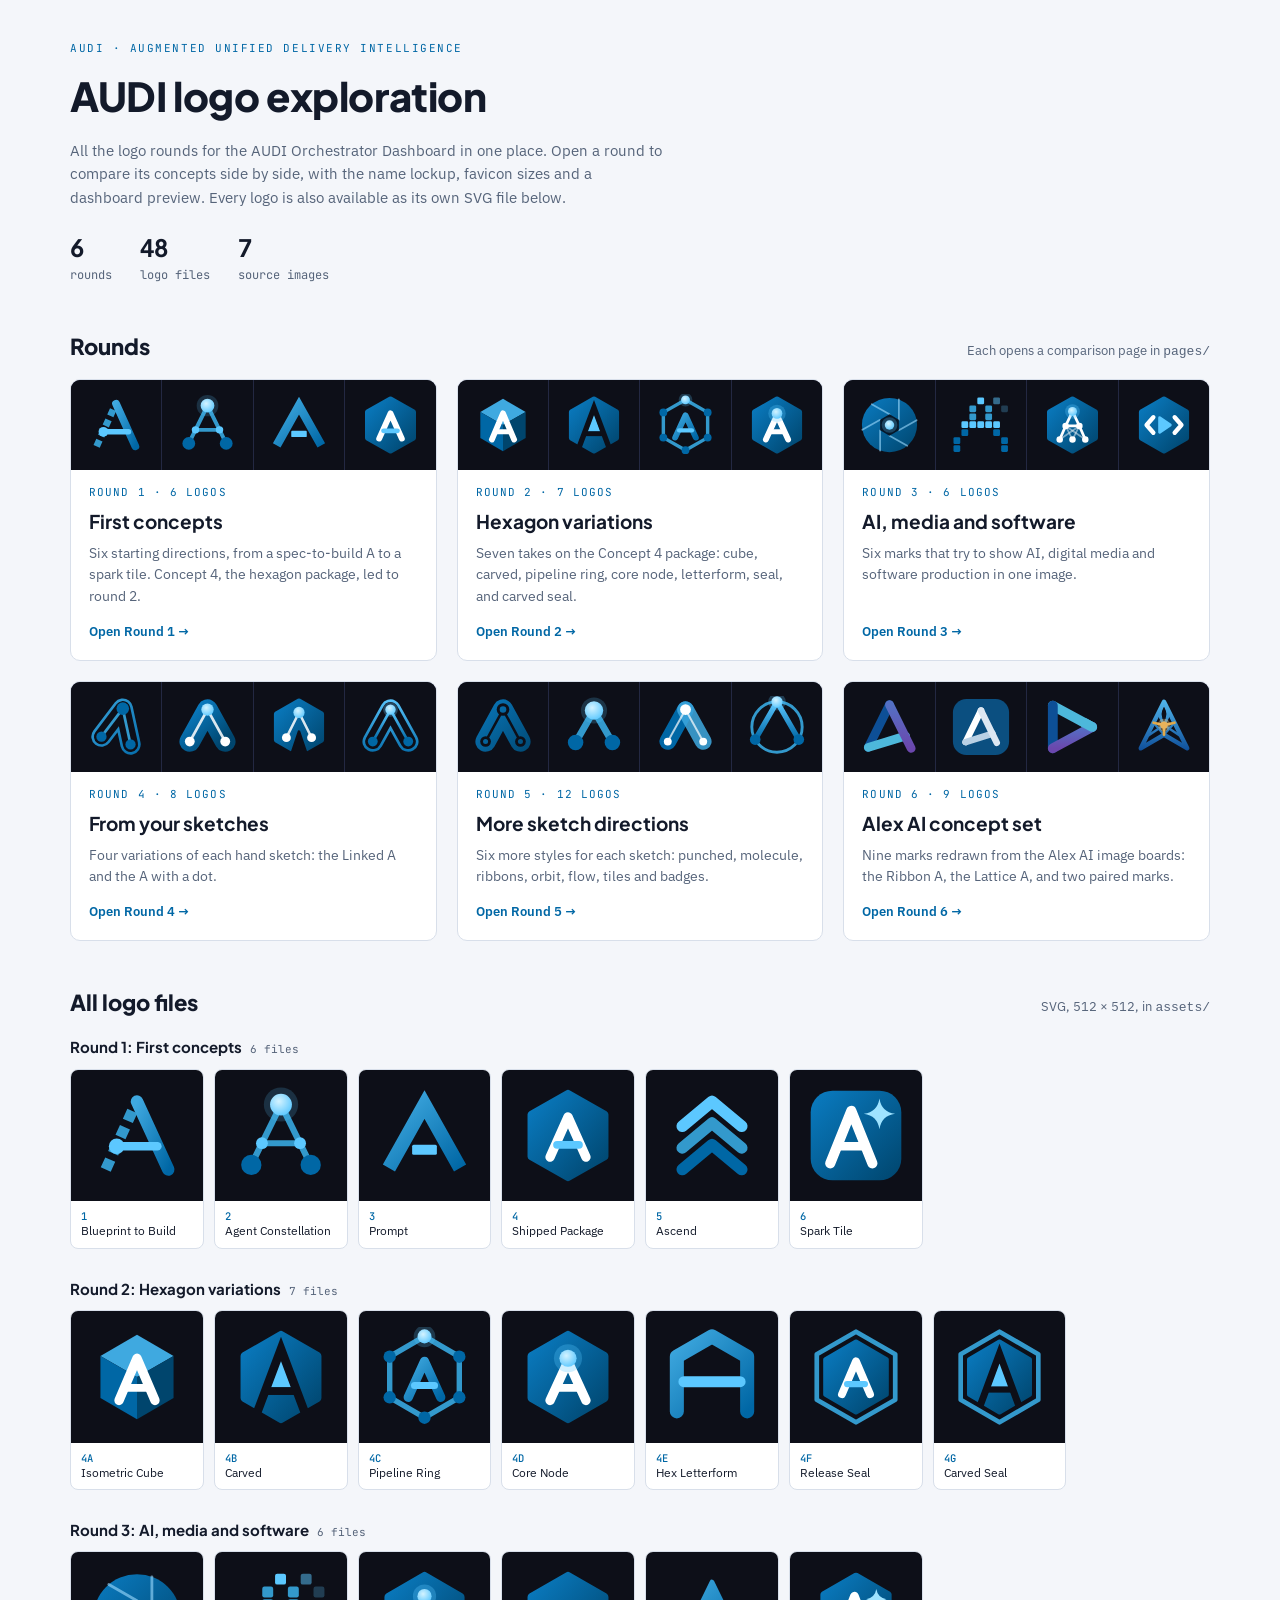
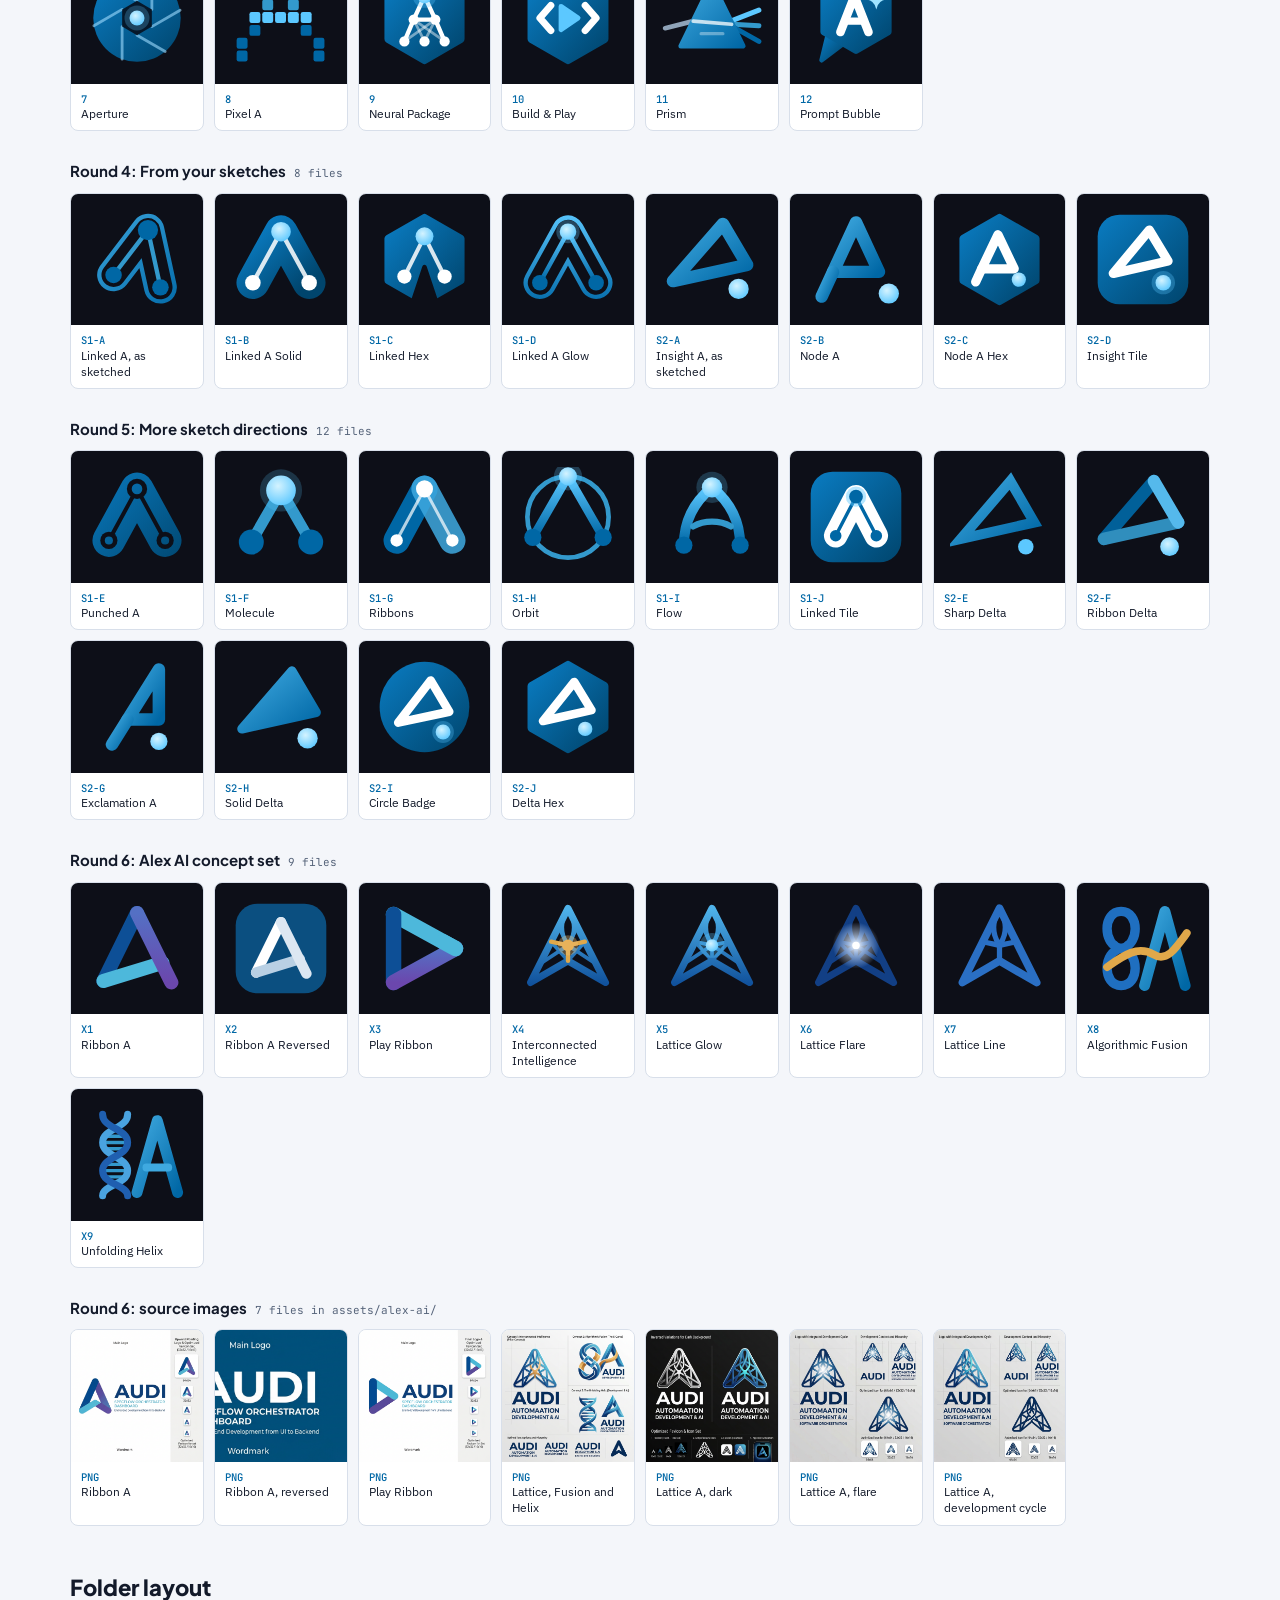
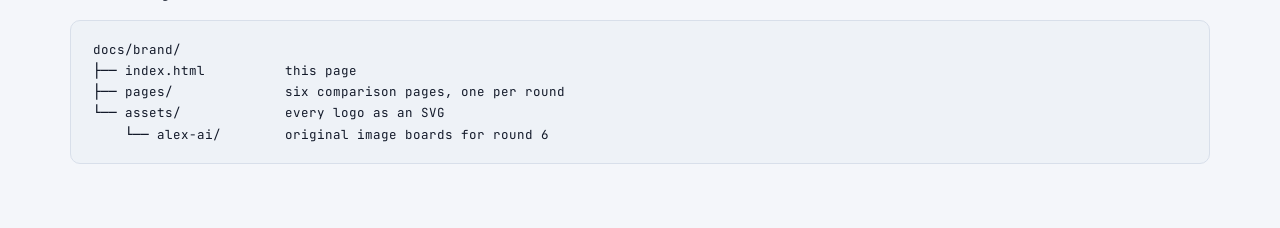
==== index.html @ 64fb0c90 "Audi log poc" ====
<!doctype html>
<html lang="en">
<head>
<meta charset="utf-8">
<meta name="viewport" content="width=device-width, initial-scale=1">
<title>AUDI Logo Exploration</title>
<link rel="preconnect" href="https://fonts.googleapis.com">
<link rel="preconnect" href="https://fonts.gstatic.com" crossorigin>
<link rel="stylesheet" href="https://fonts.googleapis.com/css2?family=Plus+Jakarta+Sans:wght@500;700;800&family=IBM+Plex+Sans:wght@400;500;600&family=JetBrains+Mono:wght@400;500&display=swap">
<style>
:root{
  color-scheme: dark;
  --bg:#0d0f18; --surf:#141720; --surf2:#1c2030; --border:#2a2f4a;
  --text:#e2e8f0; --muted:#8a98b0; --accent:#3399cc; --accent-strong:#5cc8ff;
  --thumb:#0d0f18; --thumb-border:#232842;
  --display:'Plus Jakarta Sans', 'Segoe UI', system-ui, sans-serif;
  --body:'IBM Plex Sans', 'Segoe UI', system-ui, sans-serif;
  --mono:'JetBrains Mono', ui-monospace, Consolas, monospace;
}
@media (prefers-color-scheme: light){
  :root:not([data-theme="dark"]){
    color-scheme: light;
    --bg:#f4f6fa; --surf:#ffffff; --surf2:#eef2f7; --border:#d8dfea;
    --text:#131a2a; --muted:#56647a; --accent:#0067A5; --accent-strong:#004f7c;
  }
}
:root[data-theme="light"]{
  color-scheme: light;
  --bg:#f4f6fa; --surf:#ffffff; --surf2:#eef2f7; --border:#d8dfea;
  --text:#131a2a; --muted:#56647a; --accent:#0067A5; --accent-strong:#004f7c;
}
*{box-sizing:border-box}
body{background:var(--bg);color:var(--text);font-family:var(--body);font-size:15px;line-height:1.55;margin:0}
a{color:inherit}
.wrap{max-width:1180px;margin:0 auto;padding-inline:20px;padding-block:40px 64px;display:flex;flex-direction:column;gap:44px}
h1,h2,h3{font-family:var(--display);text-wrap:balance;margin:0}
.eyebrow{font-family:var(--mono);font-size:11px;letter-spacing:.14em;text-transform:uppercase;color:var(--accent)}
.intro h1{font-size:clamp(28px,4vw,40px);font-weight:800;letter-spacing:-.01em;margin-top:8px}
.intro p{color:var(--muted);max-width:66ch;margin:12px 0 0}
.stats{display:flex;gap:28px;flex-wrap:wrap;margin-top:20px;font-family:var(--mono);font-size:12px;color:var(--muted)}
.stats b{display:block;font-family:var(--display);font-size:24px;color:var(--text);font-variant-numeric:tabular-nums}
.section-head{display:flex;align-items:baseline;justify-content:space-between;gap:12px;flex-wrap:wrap;margin-bottom:16px}
.section-head h2{font-size:22px;font-weight:800}
.section-head span{font-size:13px;color:var(--muted)}

.rounds{display:grid;grid-template-columns:repeat(auto-fill,minmax(340px,1fr));gap:20px}
.round{background:var(--surf);border:1px solid var(--border);border-radius:10px;display:flex;flex-direction:column;text-decoration:none;overflow:hidden;transition:border-color .2s}
.round:hover{border-color:var(--accent)}
.round:focus-visible{outline:2px solid var(--accent-strong);outline-offset:2px}
.round-strip{display:grid;grid-template-columns:repeat(4,1fr);gap:1px;background:var(--thumb-border)}
.round-strip img{display:block;width:100%;aspect-ratio:1/1;object-fit:contain;padding:14px;background:var(--thumb)}
.round-body{padding:14px 18px 18px;display:flex;flex-direction:column;gap:6px;flex:1}
.round-meta{font-family:var(--mono);font-size:11px;letter-spacing:.1em;text-transform:uppercase;color:var(--accent)}
.round-body h3{font-size:19px;font-weight:700}
.round-body p{margin:0;color:var(--muted);font-size:14px}
.round-body .open{margin-top:auto;padding-top:8px;font-weight:600;font-size:13px;color:var(--accent)}

.files{display:flex;flex-direction:column}
#files{display:flex;flex-direction:column;gap:28px}
.file-group h3{font-size:15px;font-weight:700;margin-bottom:10px}
.file-group h3 span{font-family:var(--mono);font-size:11px;color:var(--muted);font-weight:400;margin-left:8px}
.file-grid{display:grid;grid-template-columns:repeat(auto-fill,minmax(128px,1fr));gap:10px}
.file{display:flex;flex-direction:column;background:var(--surf);border:1px solid var(--border);border-radius:8px;overflow:hidden;text-decoration:none;transition:border-color .2s}
.file:hover{border-color:var(--accent)}
.file:focus-visible{outline:2px solid var(--accent-strong);outline-offset:2px}
.file img{display:block;width:100%;aspect-ratio:1/1;object-fit:contain;padding:16px;background:var(--thumb)}
.file.photo img{padding:0;object-fit:cover;background:#e9edf2}
.file span{padding:8px 10px;font-size:12px;line-height:1.35}
.file span b{display:block;font-family:var(--mono);font-size:10.5px;color:var(--accent);font-weight:500}

.tree{background:var(--surf2);border:1px solid var(--border);border-radius:10px;padding:18px 22px;font-family:var(--mono);font-size:12.5px;line-height:1.7;overflow-x:auto;white-space:pre;margin:0}
@media (prefers-reduced-motion: reduce){.round,.file{transition:none}}
@media (max-width:760px){.rounds{grid-template-columns:1fr}}
</style>
</head>
<body>
<div class="wrap">
  <section class="intro">
    <div class="eyebrow">AUDI · Augmented Unified Delivery Intelligence</div>
    <h1>AUDI logo exploration</h1>
    <p>All the logo rounds for the AUDI Orchestrator Dashboard in one place. Open a round to compare its concepts side by side, with the name lockup, favicon sizes and a dashboard preview. Every logo is also available as its own SVG file below.</p>
    <div class="stats" id="stats"></div>
  </section>

  <section>
    <div class="section-head"><h2>Rounds</h2><span>Each opens a comparison page in <code>pages/</code></span></div>
    <div class="rounds" id="rounds"></div>
  </section>

  <section class="files">
    <div class="section-head"><h2>All logo files</h2><span>SVG, 512 × 512, in <code>assets/</code></span></div>
    <div id="files"></div>
  </section>

  <section>
    <div class="section-head"><h2>Folder layout</h2></div>
<pre class="tree">docs/brand/
├── index.html          this page
├── pages/              six comparison pages, one per round
└── assets/             every logo as an SVG
    └── alex-ai/        original image boards for round 6</pre>
  </section>
</div>

<script>
const rounds = [
  { page:'audi-logo-concepts.html', label:'Round 1', name:'First concepts',
    about:'Six starting directions, from a spec-to-build A to a spark tile. Concept 4, the hexagon package, led to round 2.',
    files:[['1','1-blueprint-to-build','Blueprint to Build'],['2','2-agent-constellation','Agent Constellation'],['3','3-prompt','Prompt'],['4','4-shipped-package','Shipped Package'],['5','5-ascend','Ascend'],['6','6-spark-tile','Spark Tile']] },
  { page:'audi-logo-hex-variations.html', label:'Round 2', name:'Hexagon variations',
    about:'Seven takes on the Concept 4 package: cube, carved, pipeline ring, core node, letterform, seal, and carved seal.',
    files:[['4A','4a-isometric-cube','Isometric Cube'],['4B','4b-carved','Carved'],['4C','4c-pipeline-ring','Pipeline Ring'],['4D','4d-core-node','Core Node'],['4E','4e-hex-letterform','Hex Letterform'],['4F','4f-release-seal','Release Seal'],['4G','4g-carved-seal','Carved Seal']] },
  { page:'audi-logo-round3.html', label:'Round 3', name:'AI, media and software',
    about:'Six marks that try to show AI, digital media and software production in one image.',
    files:[['7','7-aperture','Aperture'],['8','8-pixel-a','Pixel A'],['9','9-neural-package','Neural Package'],['10','10-build-and-play','Build & Play'],['11','11-prism','Prism'],['12','12-prompt-bubble','Prompt Bubble']] },
  { page:'audi-logo-round4-sketches.html', label:'Round 4', name:'From your sketches',
    about:'Four variations of each hand sketch: the Linked A and the A with a dot.',
    files:[['S1-A','s1a-linked-a-sketch','Linked A, as sketched'],['S1-B','s1b-linked-a-solid','Linked A Solid'],['S1-C','s1c-linked-hex','Linked Hex'],['S1-D','s1d-linked-a-glow','Linked A Glow'],['S2-A','s2a-insight-a-sketch','Insight A, as sketched'],['S2-B','s2b-node-a','Node A'],['S2-C','s2c-node-a-hex','Node A Hex'],['S2-D','s2d-insight-tile','Insight Tile']] },
  { page:'audi-logo-round5-sketches.html', label:'Round 5', name:'More sketch directions',
    about:'Six more styles for each sketch: punched, molecule, ribbons, orbit, flow, tiles and badges.',
    files:[['S1-E','s1e-punched-a','Punched A'],['S1-F','s1f-molecule','Molecule'],['S1-G','s1g-ribbons','Ribbons'],['S1-H','s1h-orbit','Orbit'],['S1-I','s1i-flow','Flow'],['S1-J','s1j-linked-tile','Linked Tile'],['S2-E','s2e-sharp-delta','Sharp Delta'],['S2-F','s2f-ribbon-delta','Ribbon Delta'],['S2-G','s2g-exclamation-a','Exclamation A'],['S2-H','s2h-solid-delta','Solid Delta'],['S2-I','s2i-circle-badge','Circle Badge'],['S2-J','s2j-delta-hex','Delta Hex']] },
  { page:'audi-logo-round6-alex-ai.html', label:'Round 6', name:'Alex AI concept set',
    about:'Nine marks redrawn from the Alex AI image boards: the Ribbon A, the Lattice A, and two paired marks.',
    files:[['X1','x1-ribbon-a','Ribbon A'],['X2','x2-ribbon-a-reversed','Ribbon A Reversed'],['X3','x3-play-ribbon','Play Ribbon'],['X4','x4-interconnected-intelligence','Interconnected Intelligence'],['X5','x5-lattice-glow','Lattice Glow'],['X6','x6-lattice-flare','Lattice Flare'],['X7','x7-lattice-line','Lattice Line'],['X8','x8-algorithmic-fusion','Algorithmic Fusion'],['X9','x9-unfolding-helix','Unfolding Helix']],
    sources:[['ribbon-a-board','Ribbon A'],['ribbon-a-reversed-board','Ribbon A, reversed'],['play-ribbon-board','Play Ribbon'],['lattice-fusion-helix-board','Lattice, Fusion and Helix'],['lattice-dark-board','Lattice A, dark'],['lattice-flare-board','Lattice A, flare'],['lattice-dev-cycle-board','Lattice A, development cycle']] },
];

const svg = f => `assets/audi-logo-${f[1]}.svg`;
const esc = s => s.replace(/&/g,'&amp;');
const total = rounds.reduce((n, r) => n + r.files.length, 0);
const sources = rounds.reduce((n, r) => n + (r.sources ? r.sources.length : 0), 0);

document.getElementById('stats').innerHTML =
  `<div><b>${rounds.length}</b>rounds</div><div><b>${total}</b>logo files</div><div><b>${sources}</b>source images</div>`;

document.getElementById('rounds').innerHTML = rounds.map(r => `
  <a class="round" href="pages/${r.page}">
    <div class="round-strip">${r.files.slice(0,4).map(f => `<img src="${svg(f)}" alt="">`).join('')}</div>
    <div class="round-body">
      <div class="round-meta">${r.label} · ${r.files.length} logos</div>
      <h3>${r.name}</h3>
      <p>${r.about}</p>
      <span class="open">Open ${r.label} →</span>
    </div>
  </a>`).join('');

document.getElementById('files').innerHTML = rounds.map(r => `
  <div class="file-group">
    <h3>${r.label}: ${r.name}<span>${r.files.length} files</span></h3>
    <div class="file-grid">${r.files.map(f => `
      <a class="file" href="${svg(f)}" title="audi-logo-${f[1]}.svg">
        <img src="${svg(f)}" alt="${esc(f[2])} logo" loading="lazy">
        <span><b>${f[0]}</b>${esc(f[2])}</span>
      </a>`).join('')}
    </div>
  </div>
  ${r.sources ? `
  <div class="file-group">
    <h3>${r.label}: source images<span>${r.sources.length} files in assets/alex-ai/</span></h3>
    <div class="file-grid">${r.sources.map(s => `
      <a class="file photo" href="assets/alex-ai/${s[0]}.png" title="${s[0]}.png">
        <img src="assets/alex-ai/${s[0]}.png" alt="${esc(s[1])} source board" loading="lazy">
        <span><b>PNG</b>${esc(s[1])}</span>
      </a>`).join('')}
    </div>
  </div>` : ''}`).join('');
</script>
</body>
</html>
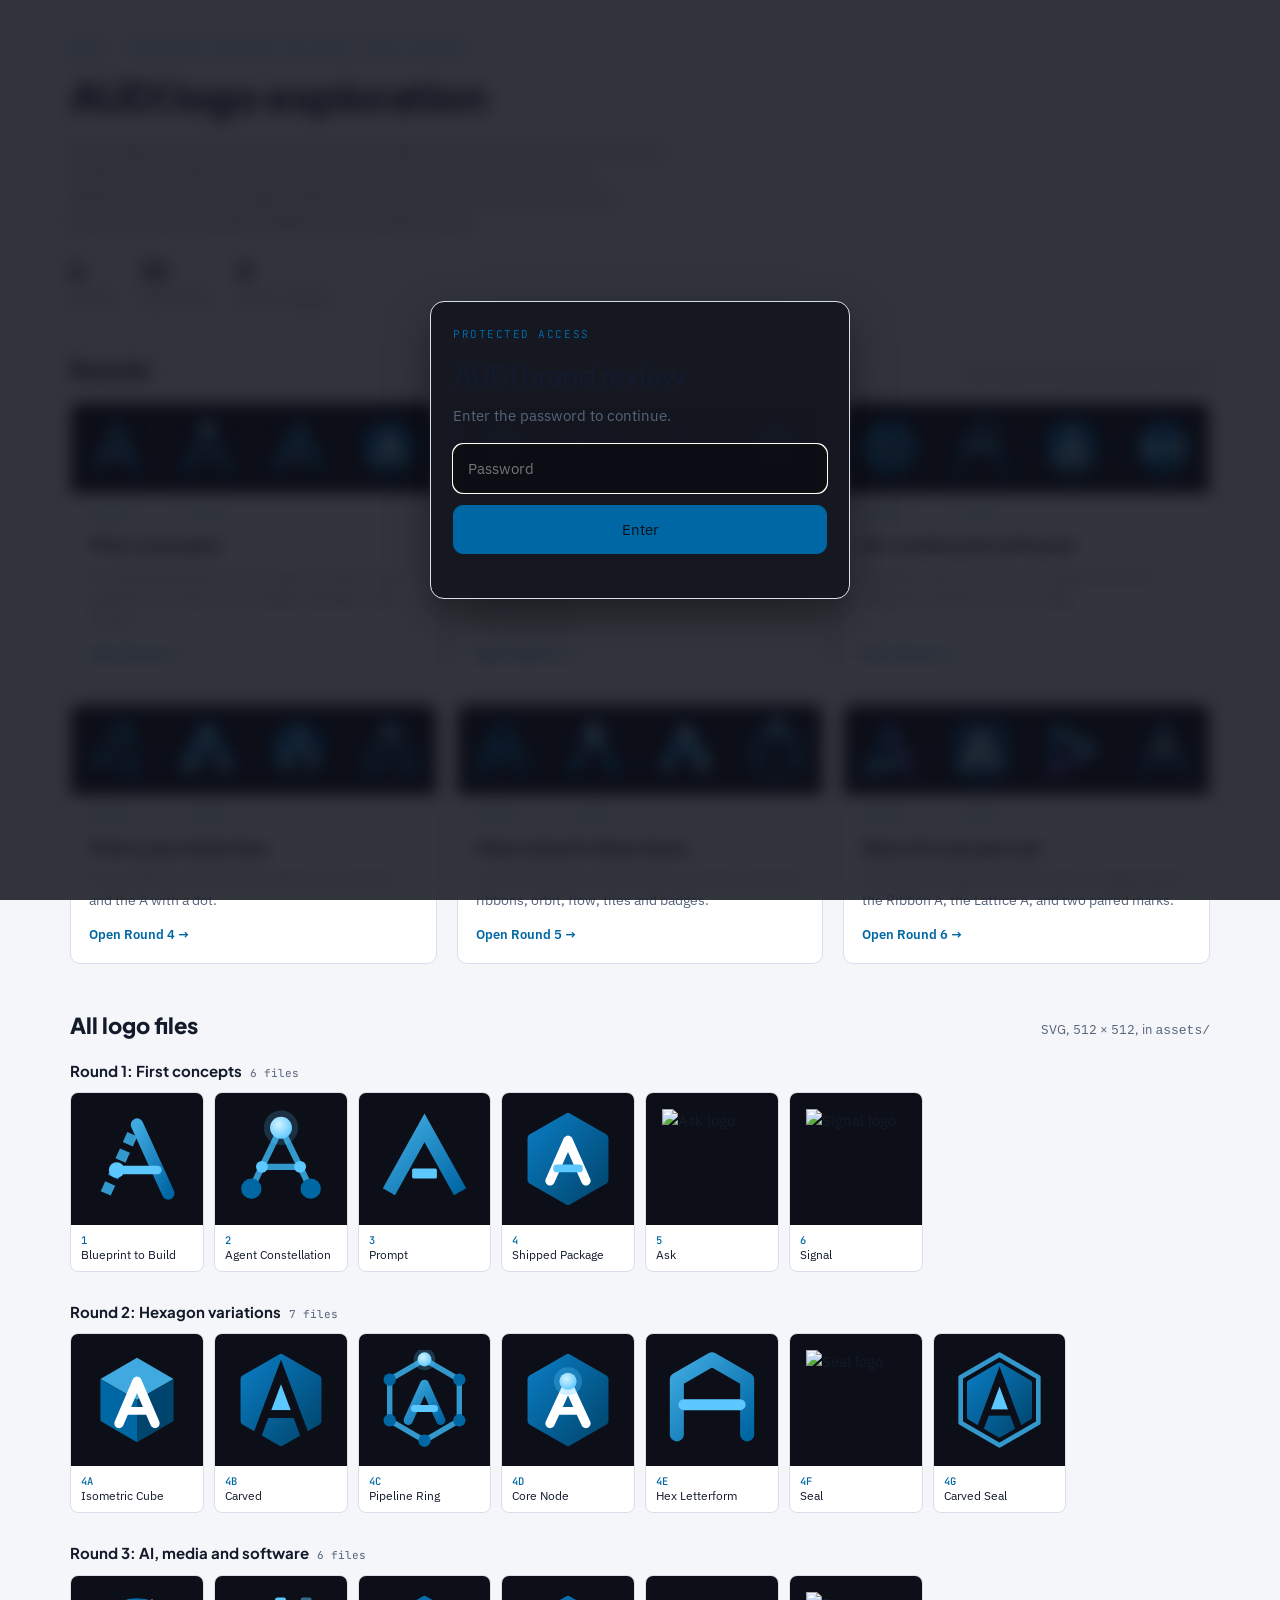
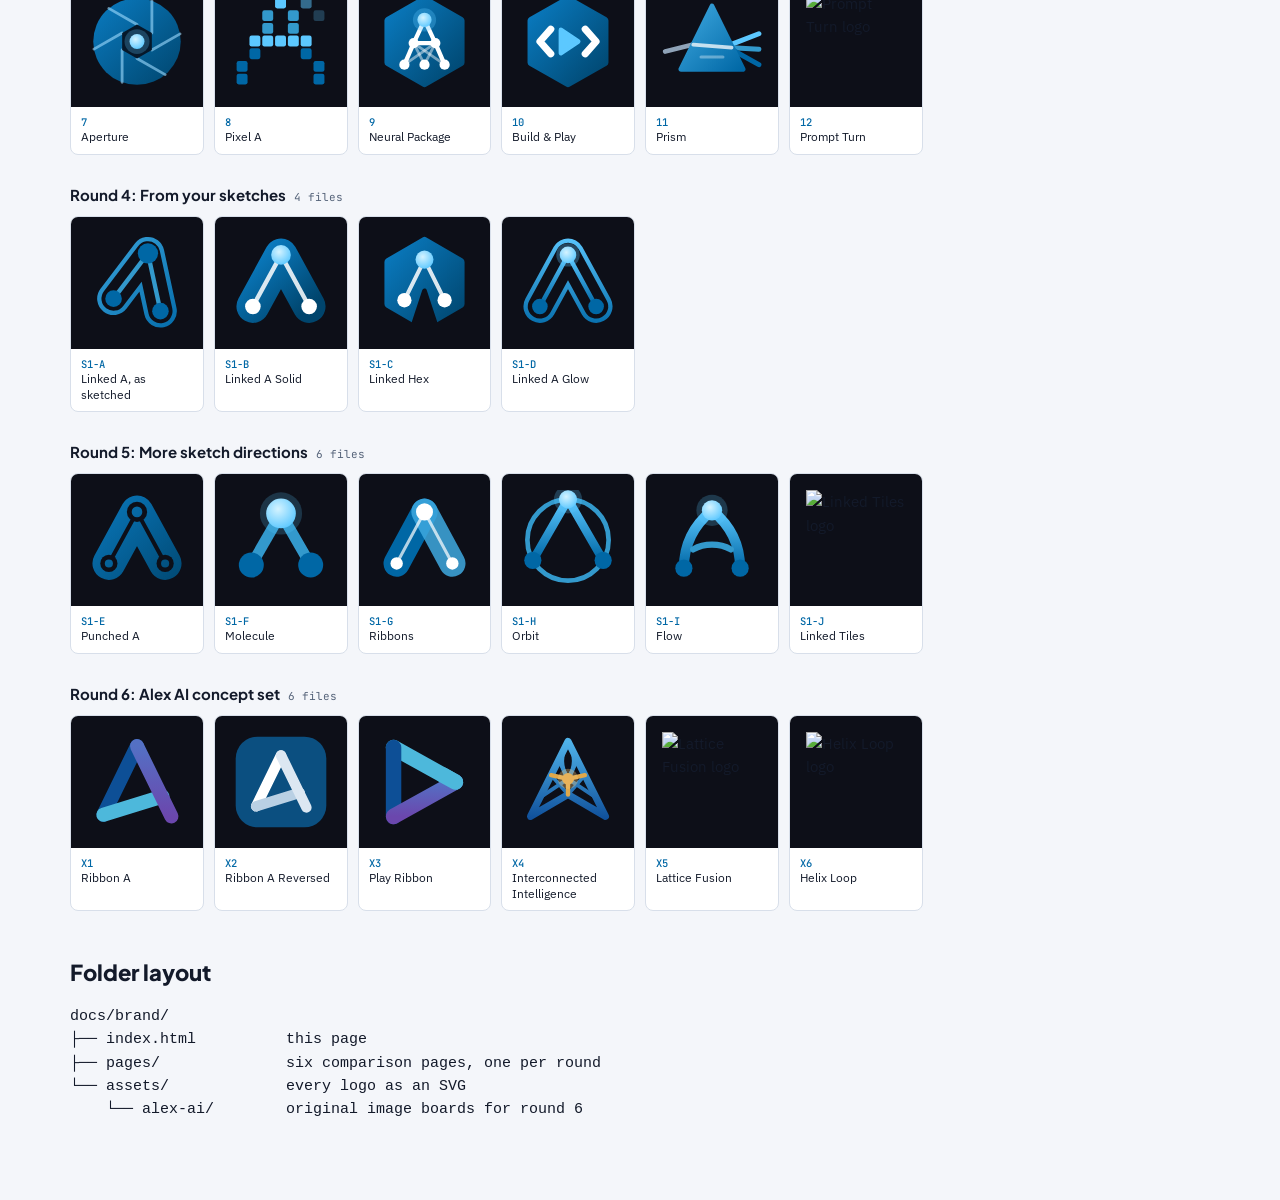
==== commit b4d6b0d1: "Add a password gate in front of the existing Audi brand landing page while preserving the original d" ====
--- a/index.html
+++ b/index.html
@@ -68,17 +68,93 @@
 .file span{padding:8px 10px;font-size:12px;line-height:1.35}
 .file span b{display:block;font-family:var(--mono);font-size:10.5px;color:var(--accent);font-weight:500}
 
-.tree{background:var(--surf2);border:1px solid var(--border);border-radius:10px;padding:18px 22px;font-family:var(--mono);font-size:12.5px;line-height:1.7;overflow-x:auto;white-space:pre;margin:0}
+tree{background:var(--surf2);border:1px solid var(--border);border-radius:10px;padding:18px 22px;font-family:var(--mono);font-size:12.5px;line-height:1.7;overflow-x:auto;white-space:pre;margin:0}
 @media (prefers-reduced-motion: reduce){.round,.file{transition:none}}
 @media (max-width:760px){.rounds{grid-template-columns:1fr}}
+
+#guard {
+  position: fixed;
+  inset: 0;
+  display: flex;
+  align-items: center;
+  justify-content: center;
+  background: rgba(13, 15, 24, 0.84);
+  backdrop-filter: blur(8px);
+  z-index: 9999;
+}
+#guard.hidden { display:none; }
+.guard-panel {
+  width:min(92vw, 420px);
+  background: rgba(20, 23, 32, 0.96);
+  border: 1px solid var(--border);
+  border-radius: 14px;
+  box-shadow: 0 18px 45px rgba(0,0,0,0.42);
+  padding: 24px 22px 20px;
+}
+.guard-panel .eyebrow {
+  display:block;
+  margin-bottom: 10px;
+}
+.guard-panel h2 {
+  margin: 0 0 8px;
+  font-size: 28px;
+  letter-spacing: -0.04em;
+}
+.guard-panel p {
+  margin: 0 0 16px;
+  color: var(--muted);
+}
+.guard-form {
+  display: flex;
+  flex-direction: column;
+  gap: 12px;
+}
+.guard-form input {
+  width: 100%;
+  border: 1px solid var(--border);
+  border-radius: 10px;
+  background: rgba(9,12,18,0.8);
+  color: var(--text);
+  padding: 12px 14px;
+  font: inherit;
+}
+.guard-form button {
+  border: 1px solid var(--accent);
+  border-radius: 10px;
+  background: var(--accent);
+  color: #06111a;
+  font-weight: 700;
+  font: inherit;
+  padding: 12px 14px;
+  cursor: pointer;
+}
+.guard-error {
+  min-height: 18px;
+  margin-top: 6px;
+  color: #ffb3b3;
+  font-size: 13px;
+}
 </style>
 </head>
 <body>
+<div id="guard" aria-live="polite">
+  <div class="guard-panel">
+    <div class="eyebrow">Protected access</div>
+    <h2>AUDI brand review</h2>
+    <p>Enter the password to continue.</p>
+    <form id="guardForm" class="guard-form">
+      <input id="guardInput" type="password" placeholder="Password" aria-label="Password" autocomplete="off">
+      <button type="submit">Enter</button>
+    </form>
+    <div id="guardError" class="guard-error" aria-live="polite"></div>
+  </div>
+</div>
+
 <div class="wrap">
   <section class="intro">
     <div class="eyebrow">AUDI · Augmented Unified Delivery Intelligence</div>
     <h1>AUDI logo exploration</h1>
-    <p>All the logo rounds for the AUDI Orchestrator Dashboard in one place. Open a round to compare its concepts side by side, with the name lockup, favicon sizes and a dashboard preview. Every logo is also available as its own SVG file below.</p>
+    <p>All the logo rounds for the AUDI Orchestrator Dashboard in one place. Open a round to compare its concepts side by side, with the name lockup, favicon sizes and a dashboard preview. Every logo is delivered as a clean SVG so it can be reused in product surfaces, marketing pages and presentation decks.</p>
     <div class="stats" id="stats"></div>
   </section>
 
@@ -103,32 +179,60 @@
 </div>
 
 <script>
+const password = 'AudiLogoPOC';
+const guard = document.getElementById('guard');
+const guardForm = document.getElementById('guardForm');
+const guardInput = document.getElementById('guardInput');
+const guardError = document.getElementById('guardError');
+
+const unlock = () => {
+  guard.classList.add('hidden');
+  sessionStorage.setItem('audiBrandAccess', 'true');
+};
+
+if (sessionStorage.getItem('audiBrandAccess') === 'true') {
+  unlock();
+} else {
+  guardInput.focus();
+}
+
+guardForm.addEventListener('submit', (event) => {
+  event.preventDefault();
+  const value = guardInput.value.trim();
+  if (value === password) {
+    unlock();
+    return;
+  }
+  guardError.textContent = 'Incorrect password. Please try again.';
+  guardInput.value = '';
+  guardInput.focus();
+});
+
 const rounds = [
   { page:'audi-logo-concepts.html', label:'Round 1', name:'First concepts',
     about:'Six starting directions, from a spec-to-build A to a spark tile. Concept 4, the hexagon package, led to round 2.',
-    files:[['1','1-blueprint-to-build','Blueprint to Build'],['2','2-agent-constellation','Agent Constellation'],['3','3-prompt','Prompt'],['4','4-shipped-package','Shipped Package'],['5','5-ascend','Ascend'],['6','6-spark-tile','Spark Tile']] },
+    files:[['1','1-blueprint-to-build','Blueprint to Build'],['2','2-agent-constellation','Agent Constellation'],['3','3-prompt','Prompt'],['4','4-shipped-package','Shipped Package'],['5','5-ask','Ask'],['6','6-signal','Signal']] },
   { page:'audi-logo-hex-variations.html', label:'Round 2', name:'Hexagon variations',
     about:'Seven takes on the Concept 4 package: cube, carved, pipeline ring, core node, letterform, seal, and carved seal.',
-    files:[['4A','4a-isometric-cube','Isometric Cube'],['4B','4b-carved','Carved'],['4C','4c-pipeline-ring','Pipeline Ring'],['4D','4d-core-node','Core Node'],['4E','4e-hex-letterform','Hex Letterform'],['4F','4f-release-seal','Release Seal'],['4G','4g-carved-seal','Carved Seal']] },
+    files:[['4A','4a-isometric-cube','Isometric Cube'],['4B','4b-carved','Carved'],['4C','4c-pipeline-ring','Pipeline Ring'],['4D','4d-core-node','Core Node'],['4E','4e-hex-letterform','Hex Letterform'],['4F','4f-seal','Seal'],['4G','4g-carved-seal','Carved Seal']] },
   { page:'audi-logo-round3.html', label:'Round 3', name:'AI, media and software',
     about:'Six marks that try to show AI, digital media and software production in one image.',
-    files:[['7','7-aperture','Aperture'],['8','8-pixel-a','Pixel A'],['9','9-neural-package','Neural Package'],['10','10-build-and-play','Build & Play'],['11','11-prism','Prism'],['12','12-prompt-bubble','Prompt Bubble']] },
+    files:[['7','7-aperture','Aperture'],['8','8-pixel-a','Pixel A'],['9','9-neural-package','Neural Package'],['10','10-build-and-play','Build & Play'],['11','11-prism','Prism'],['12','12-prompt-turn','Prompt Turn']] },
   { page:'audi-logo-round4-sketches.html', label:'Round 4', name:'From your sketches',
     about:'Four variations of each hand sketch: the Linked A and the A with a dot.',
-    files:[['S1-A','s1a-linked-a-sketch','Linked A, as sketched'],['S1-B','s1b-linked-a-solid','Linked A Solid'],['S1-C','s1c-linked-hex','Linked Hex'],['S1-D','s1d-linked-a-glow','Linked A Glow'],['S2-A','s2a-insight-a-sketch','Insight A, as sketched'],['S2-B','s2b-node-a','Node A'],['S2-C','s2c-node-a-hex','Node A Hex'],['S2-D','s2d-insight-tile','Insight Tile']] },
+    files:[['S1-A','s1a-linked-a-sketch','Linked A, as sketched'],['S1-B','s1b-linked-a-solid','Linked A Solid'],['S1-C','s1c-linked-hex','Linked Hex'],['S1-D','s1d-linked-a-glow','Linked A Glow']] },
   { page:'audi-logo-round5-sketches.html', label:'Round 5', name:'More sketch directions',
     about:'Six more styles for each sketch: punched, molecule, ribbons, orbit, flow, tiles and badges.',
-    files:[['S1-E','s1e-punched-a','Punched A'],['S1-F','s1f-molecule','Molecule'],['S1-G','s1g-ribbons','Ribbons'],['S1-H','s1h-orbit','Orbit'],['S1-I','s1i-flow','Flow'],['S1-J','s1j-linked-tile','Linked Tile'],['S2-E','s2e-sharp-delta','Sharp Delta'],['S2-F','s2f-ribbon-delta','Ribbon Delta'],['S2-G','s2g-exclamation-a','Exclamation A'],['S2-H','s2h-solid-delta','Solid Delta'],['S2-I','s2i-circle-badge','Circle Badge'],['S2-J','s2j-delta-hex','Delta Hex']] },
+    files:[['S1-E','s1e-punched-a','Punched A'],['S1-F','s1f-molecule','Molecule'],['S1-G','s1g-ribbons','Ribbons'],['S1-H','s1h-orbit','Orbit'],['S1-I','s1i-flow','Flow'],['S1-J','s1j-linked-tiles','Linked Tiles']] },
   { page:'audi-logo-round6-alex-ai.html', label:'Round 6', name:'Alex AI concept set',
     about:'Nine marks redrawn from the Alex AI image boards: the Ribbon A, the Lattice A, and two paired marks.',
-    files:[['X1','x1-ribbon-a','Ribbon A'],['X2','x2-ribbon-a-reversed','Ribbon A Reversed'],['X3','x3-play-ribbon','Play Ribbon'],['X4','x4-interconnected-intelligence','Interconnected Intelligence'],['X5','x5-lattice-glow','Lattice Glow'],['X6','x6-lattice-flare','Lattice Flare'],['X7','x7-lattice-line','Lattice Line'],['X8','x8-algorithmic-fusion','Algorithmic Fusion'],['X9','x9-unfolding-helix','Unfolding Helix']],
-    sources:[['ribbon-a-board','Ribbon A'],['ribbon-a-reversed-board','Ribbon A, reversed'],['play-ribbon-board','Play Ribbon'],['lattice-fusion-helix-board','Lattice, Fusion and Helix'],['lattice-dark-board','Lattice A, dark'],['lattice-flare-board','Lattice A, flare'],['lattice-dev-cycle-board','Lattice A, development cycle']] },
+    files:[['X1','x1-ribbon-a','Ribbon A'],['X2','x2-ribbon-a-reversed','Ribbon A Reversed'],['X3','x3-play-ribbon','Play Ribbon'],['X4','x4-interconnected-intelligence','Interconnected Intelligence'],['X5','x5-lattice-fusion','Lattice Fusion'],['X6','x6-helix-loop','Helix Loop']] }
 ];
 
 const svg = f => `assets/audi-logo-${f[1]}.svg`;
 const esc = s => s.replace(/&/g,'&amp;');
 const total = rounds.reduce((n, r) => n + r.files.length, 0);
-const sources = rounds.reduce((n, r) => n + (r.sources ? r.sources.length : 0), 0);
+const sources = 0;
 
 document.getElementById('stats').innerHTML =
   `<div><b>${rounds.length}</b>rounds</div><div><b>${total}</b>logo files</div><div><b>${sources}</b>source images</div>`;
@@ -153,17 +257,7 @@
         <span><b>${f[0]}</b>${esc(f[2])}</span>
       </a>`).join('')}
     </div>
-  </div>
-  ${r.sources ? `
-  <div class="file-group">
-    <h3>${r.label}: source images<span>${r.sources.length} files in assets/alex-ai/</span></h3>
-    <div class="file-grid">${r.sources.map(s => `
-      <a class="file photo" href="assets/alex-ai/${s[0]}.png" title="${s[0]}.png">
-        <img src="assets/alex-ai/${s[0]}.png" alt="${esc(s[1])} source board" loading="lazy">
-        <span><b>PNG</b>${esc(s[1])}</span>
-      </a>`).join('')}
-    </div>
-  </div>` : ''}`).join('');
+  </div>`).join('');
 </script>
 </body>
 </html>
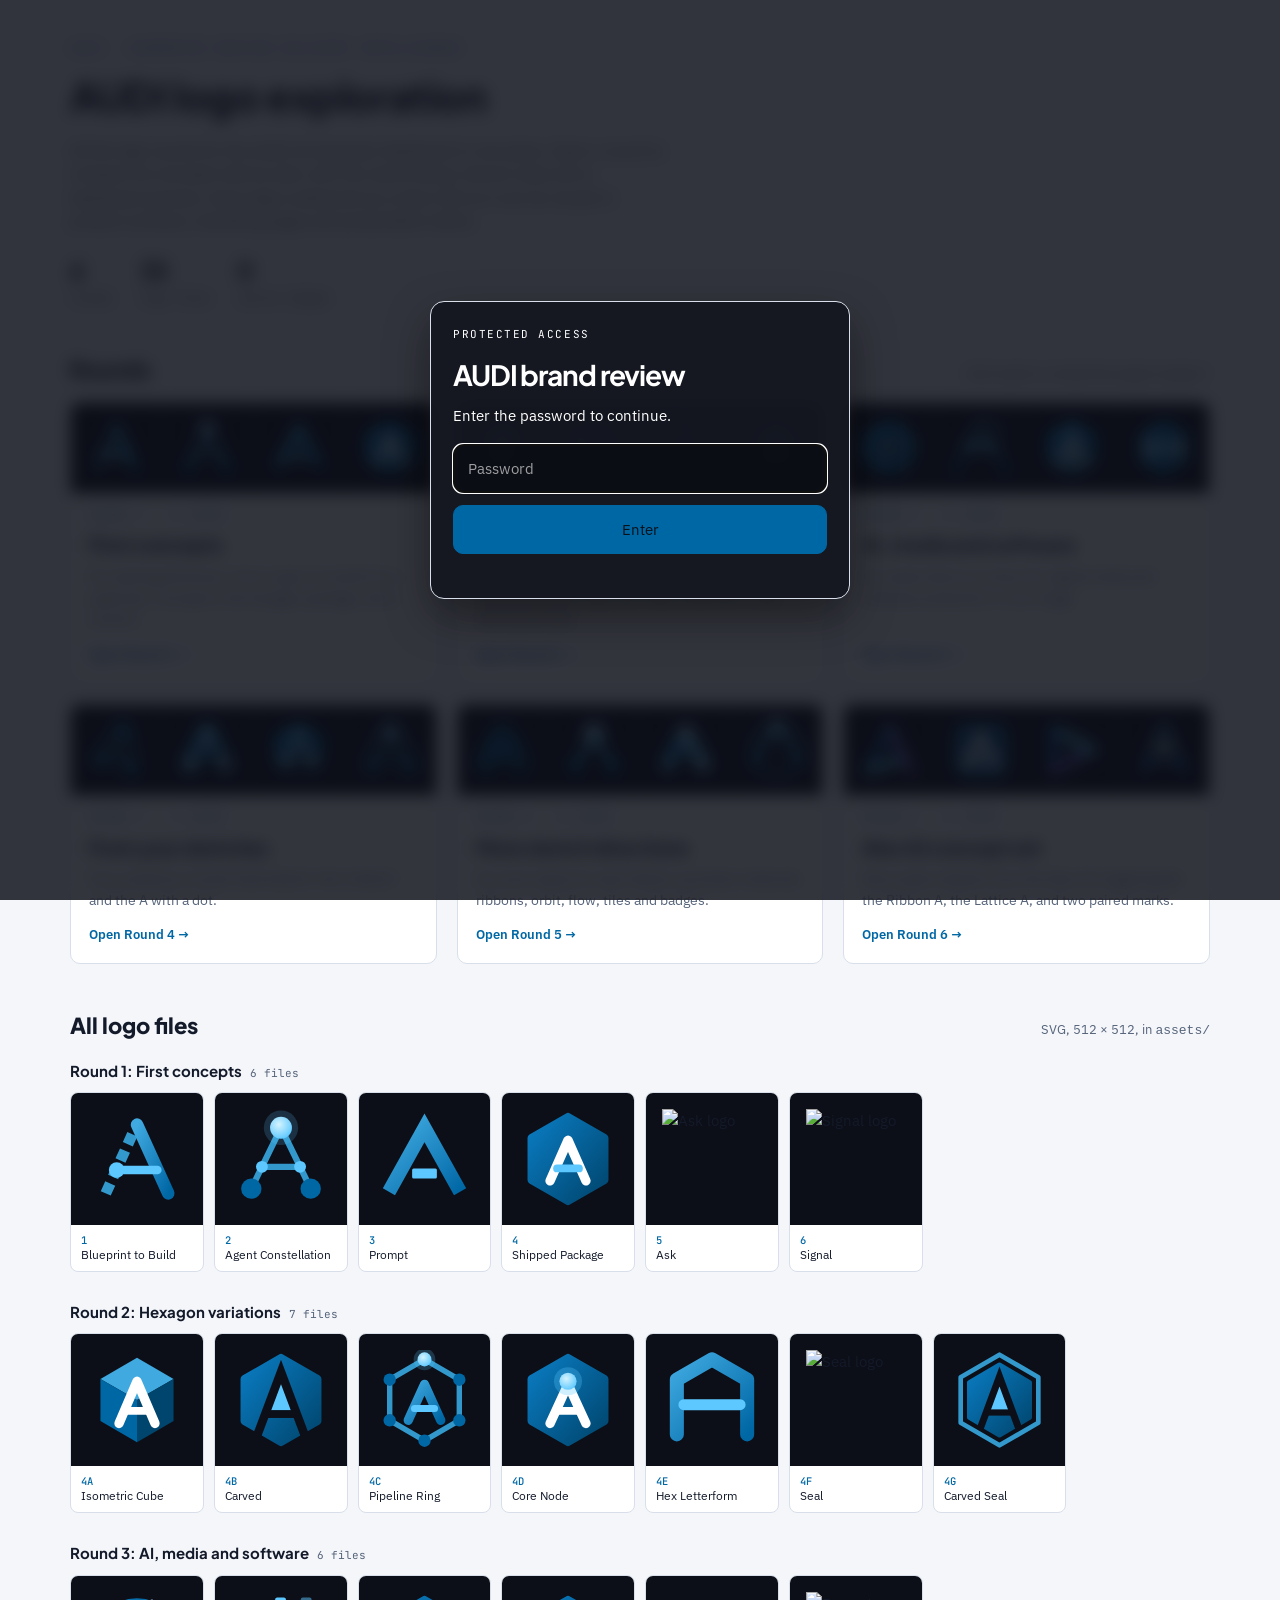
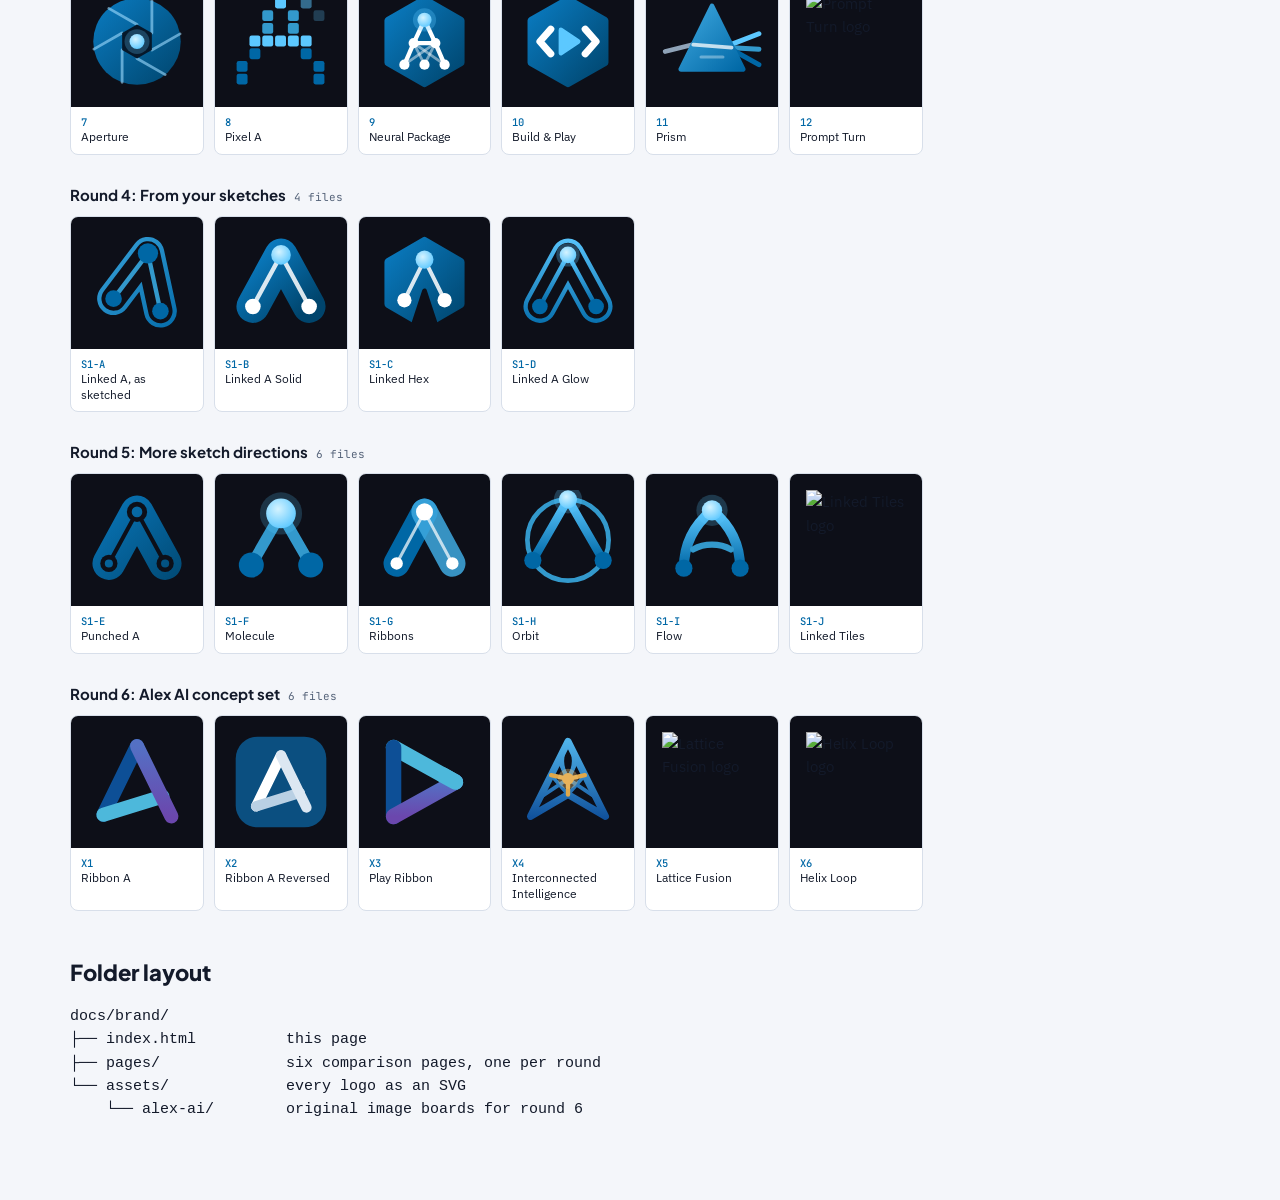
==== commit 6765a2e9: "Make password gate text white for better visibility on dark background" ====
--- a/index.html
+++ b/index.html
@@ -94,15 +94,17 @@
 .guard-panel .eyebrow {
   display:block;
   margin-bottom: 10px;
+  color: #ffffff;
 }
 .guard-panel h2 {
   margin: 0 0 8px;
   font-size: 28px;
   letter-spacing: -0.04em;
+  color: #ffffff;
 }
 .guard-panel p {
   margin: 0 0 16px;
-  color: var(--muted);
+  color: #ffffff;
 }
 .guard-form {
   display: flex;
@@ -114,9 +116,12 @@
   border: 1px solid var(--border);
   border-radius: 10px;
   background: rgba(9,12,18,0.8);
-  color: var(--text);
+  color: #ffffff;
   padding: 12px 14px;
   font: inherit;
+}
+.guard-form input::placeholder {
+  color: rgba(255, 255, 255, 0.6);
 }
 .guard-form button {
   border: 1px solid var(--accent);
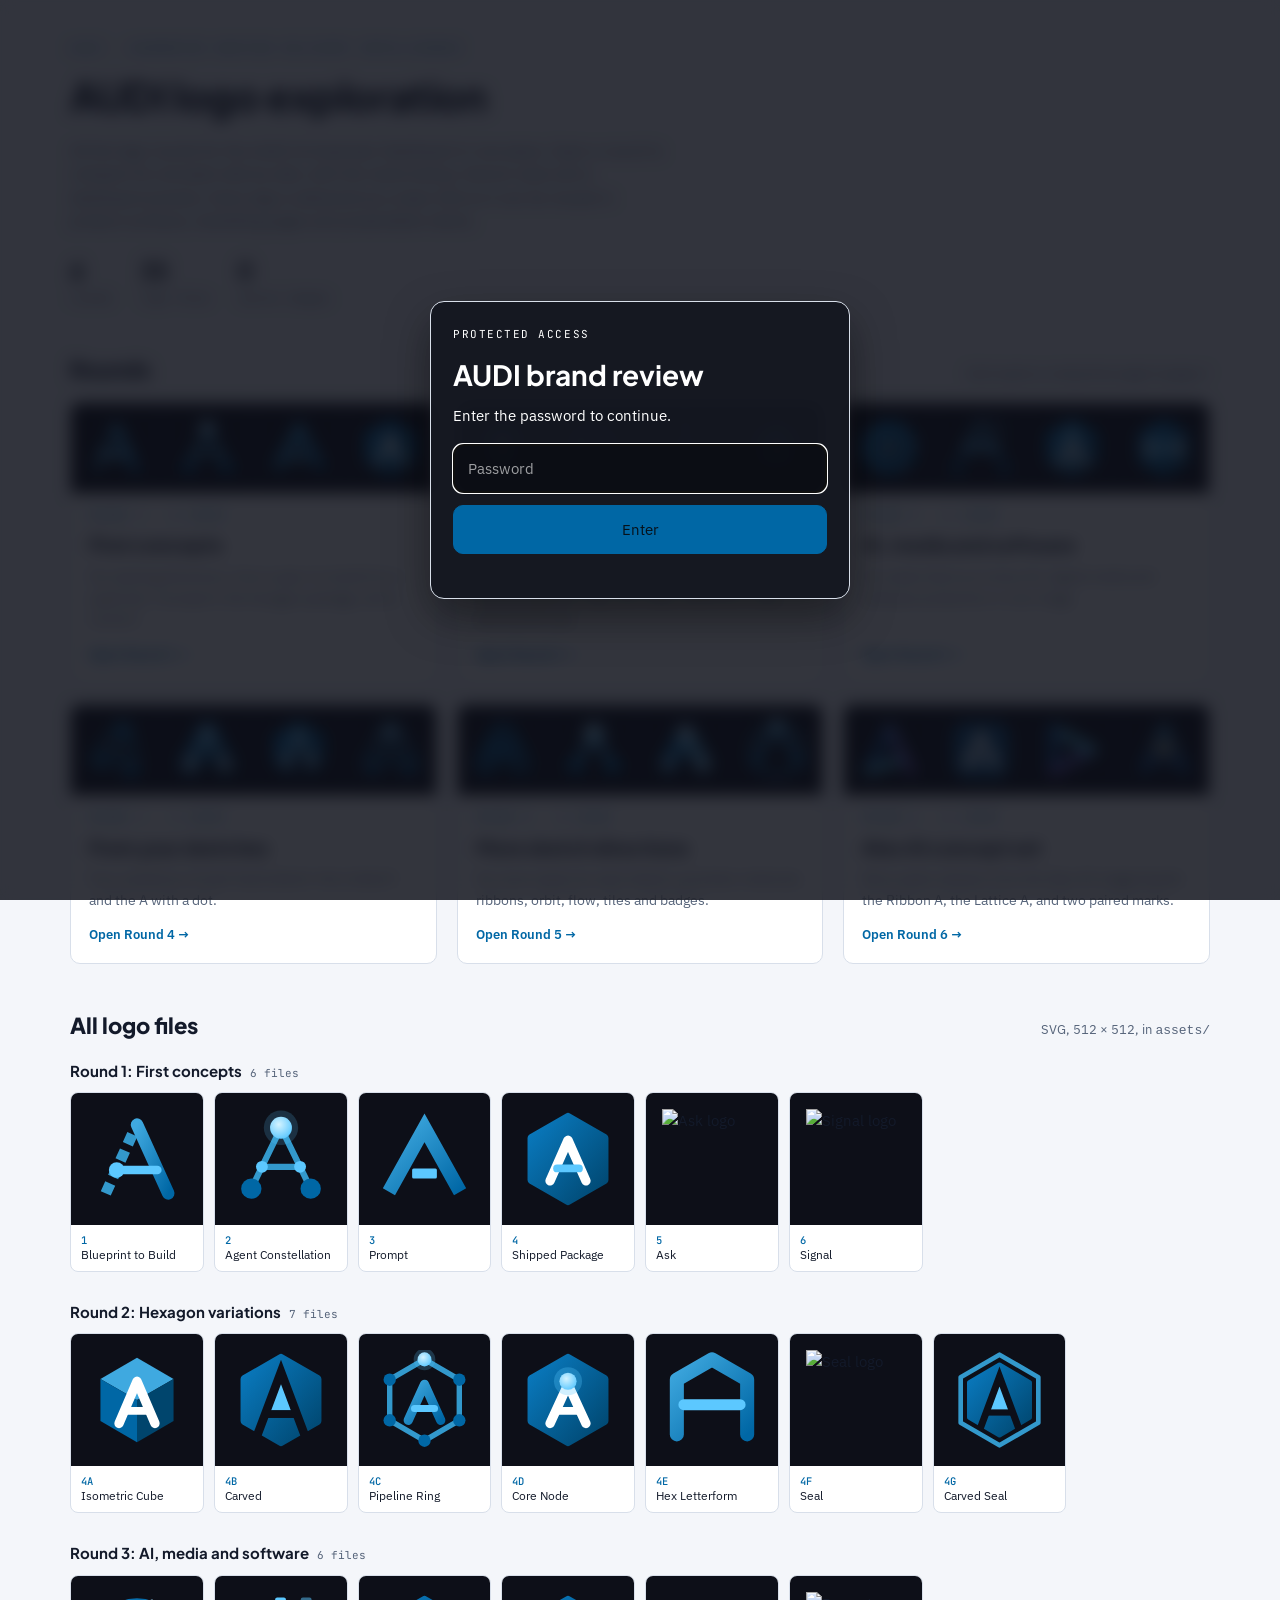
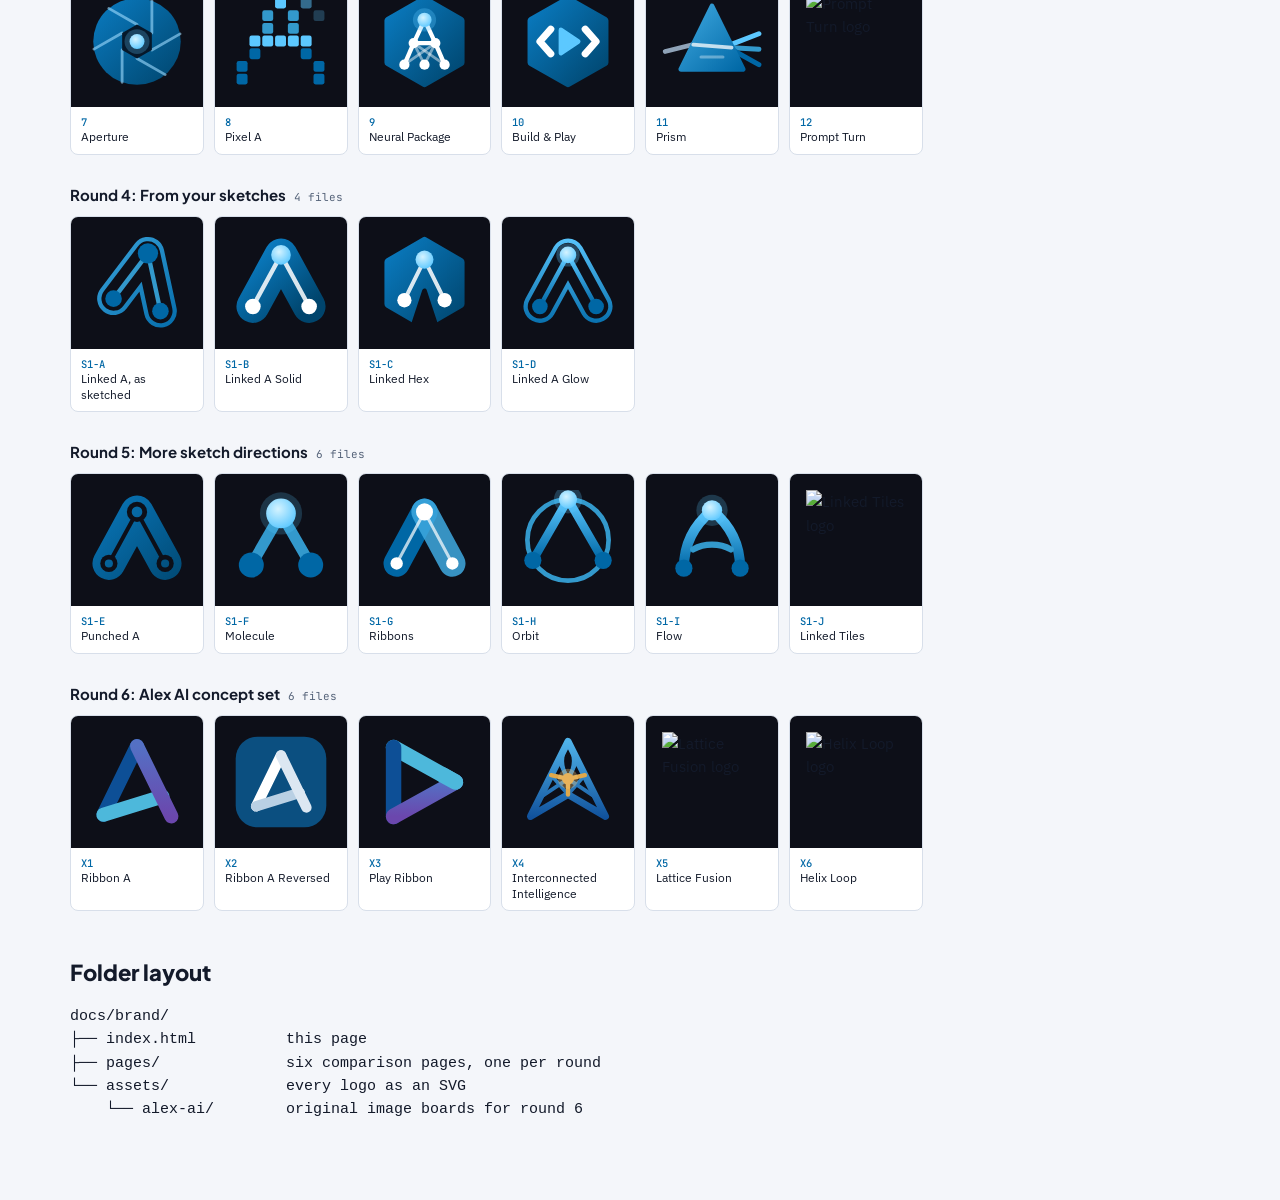
==== commit 9f870229: "Change h2 style for AUDI brand review" ====
--- a/index.html
+++ b/index.html
@@ -145,7 +145,7 @@
 <div id="guard" aria-live="polite">
   <div class="guard-panel">
     <div class="eyebrow">Protected access</div>
-    <h2>AUDI brand review</h2>
+    <h2 style="color:#fff!important;letter-spacing:0!important">AUDI brand review</h2>
     <p>Enter the password to continue.</p>
     <form id="guardForm" class="guard-form">
       <input id="guardInput" type="password" placeholder="Password" aria-label="Password" autocomplete="off">
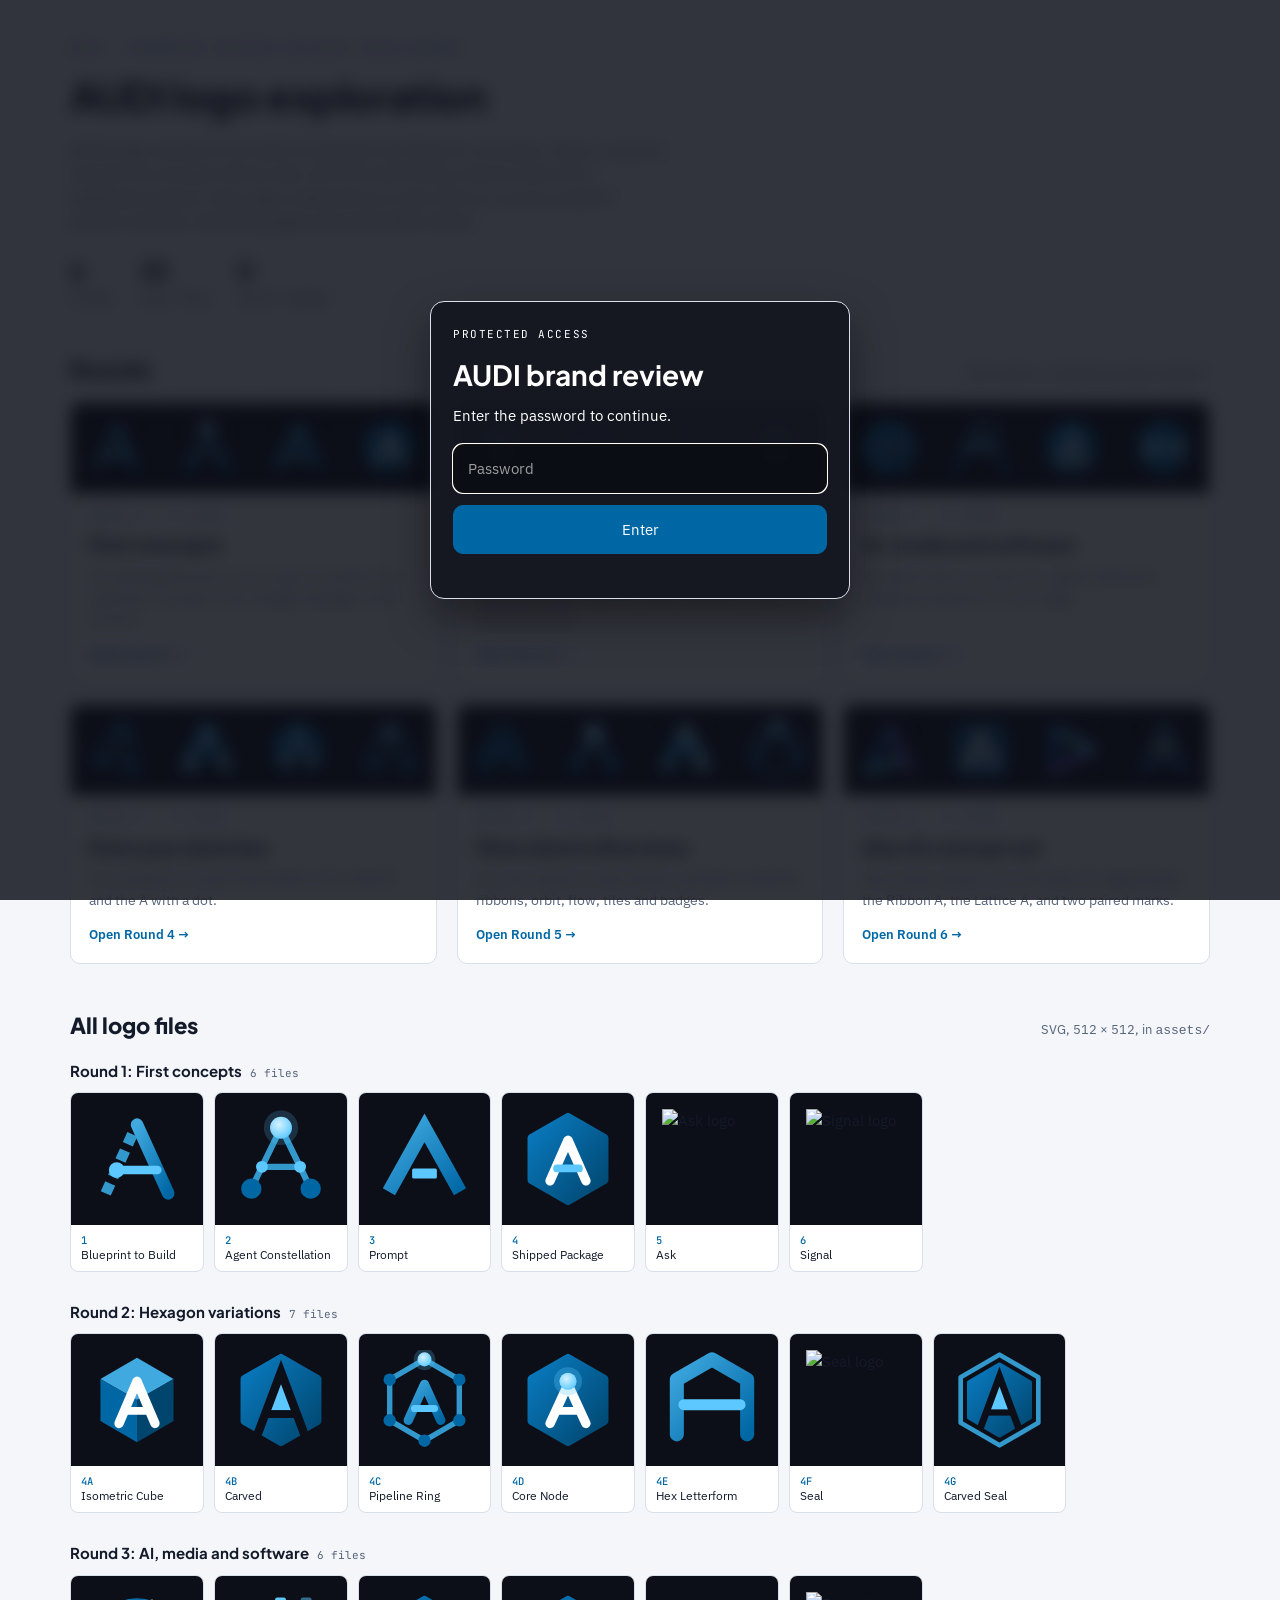
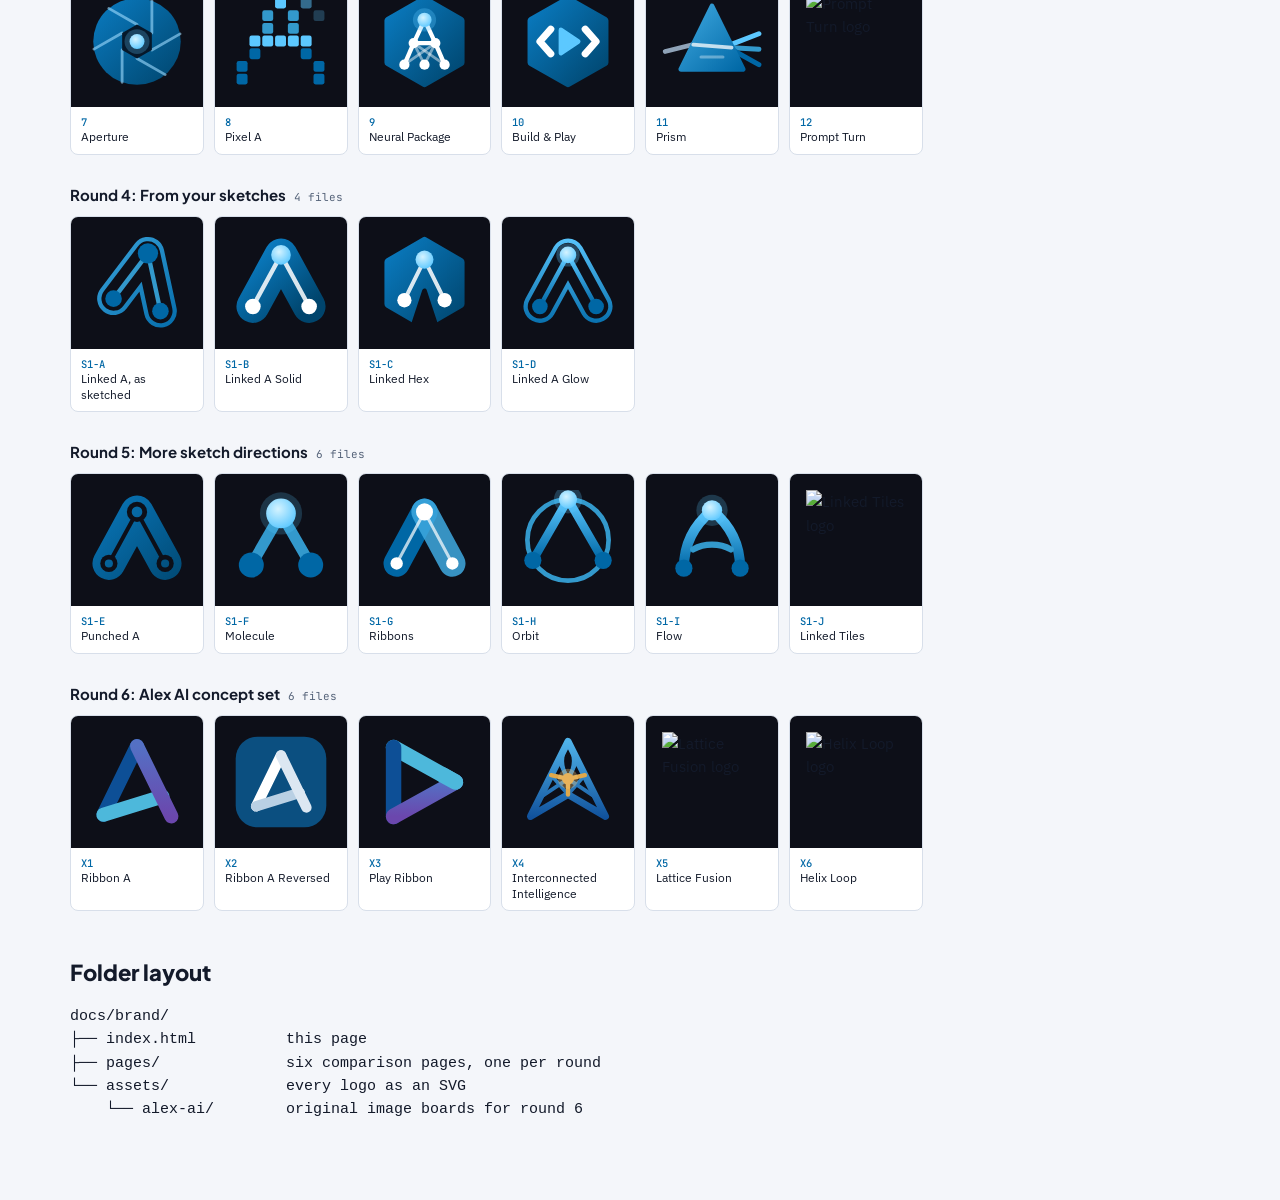
==== commit e976b31c: "Update button style in password form" ====
--- a/index.html
+++ b/index.html
@@ -149,7 +149,7 @@
     <p>Enter the password to continue.</p>
     <form id="guardForm" class="guard-form">
       <input id="guardInput" type="password" placeholder="Password" aria-label="Password" autocomplete="off">
-      <button type="submit">Enter</button>
+      <button style="color:#fff;border: 2px solid #solid" type="submit">Enter</button>
     </form>
     <div id="guardError" class="guard-error" aria-live="polite"></div>
   </div>
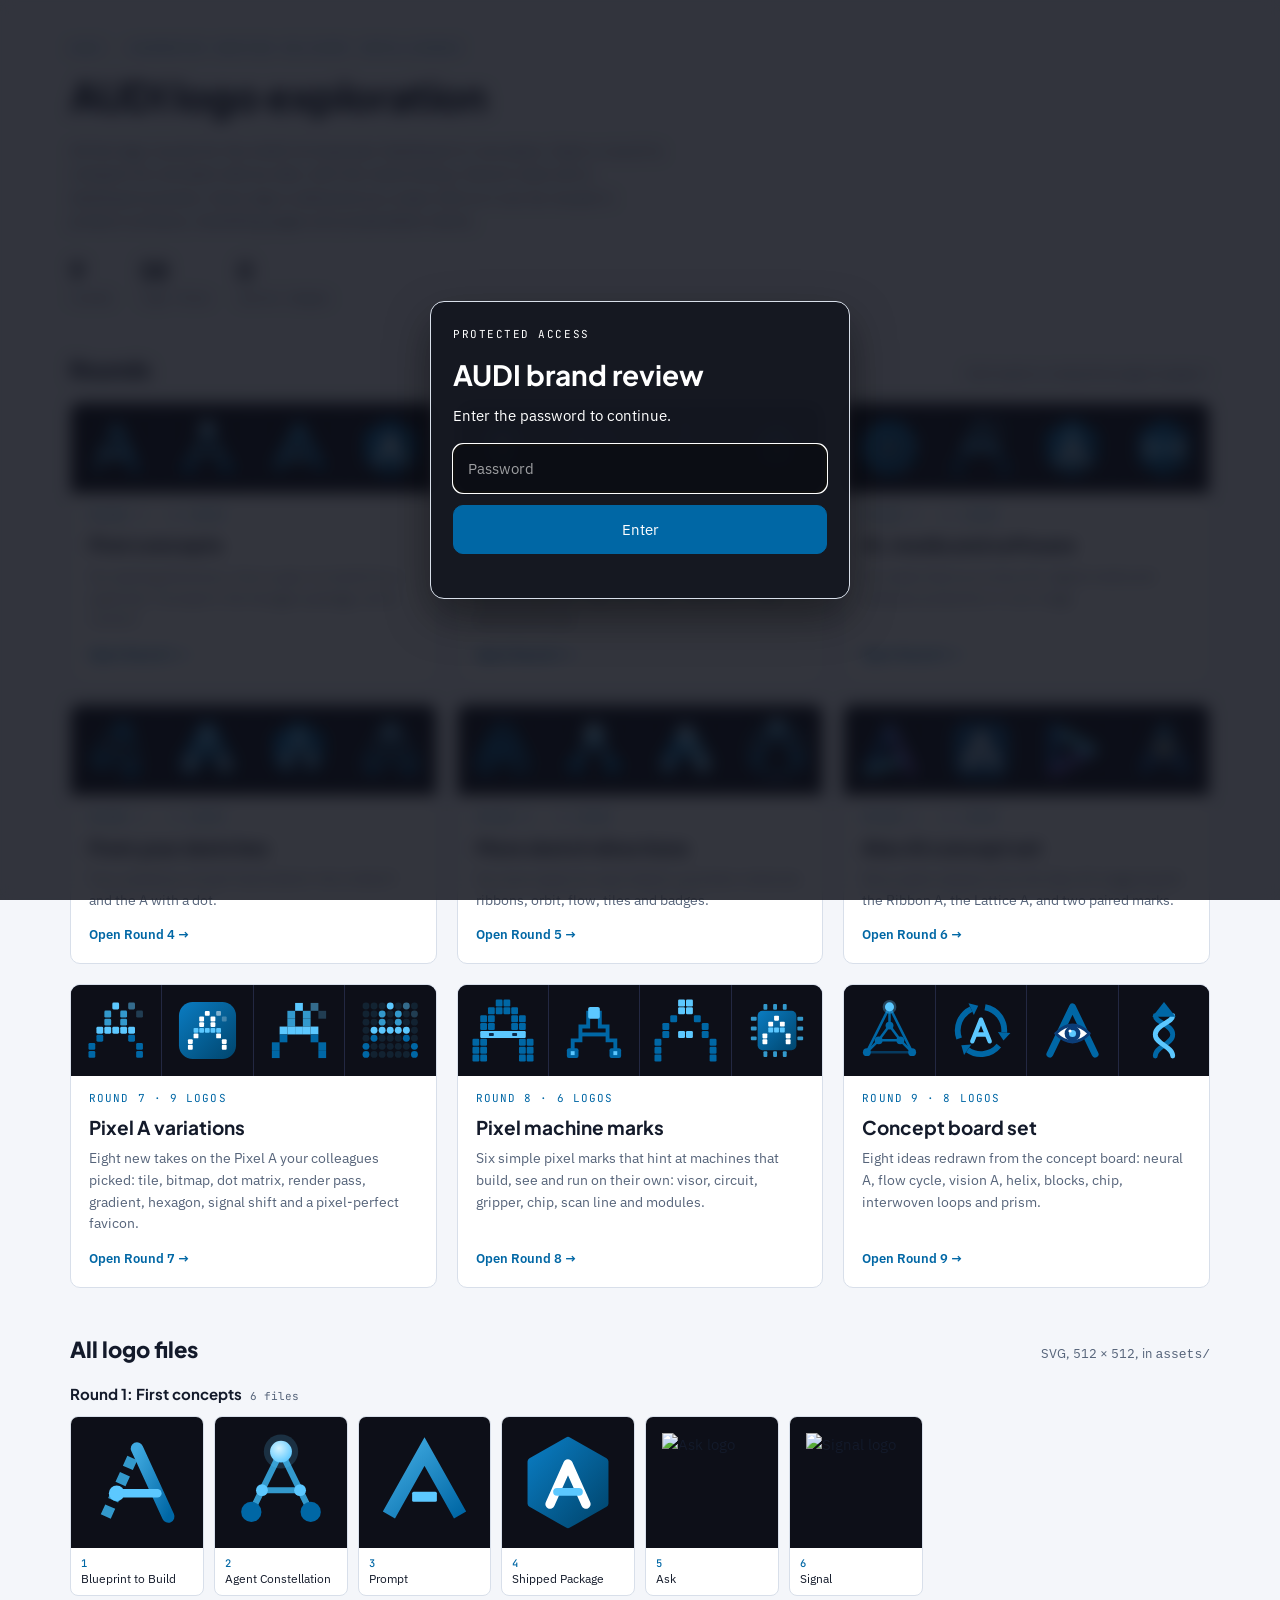
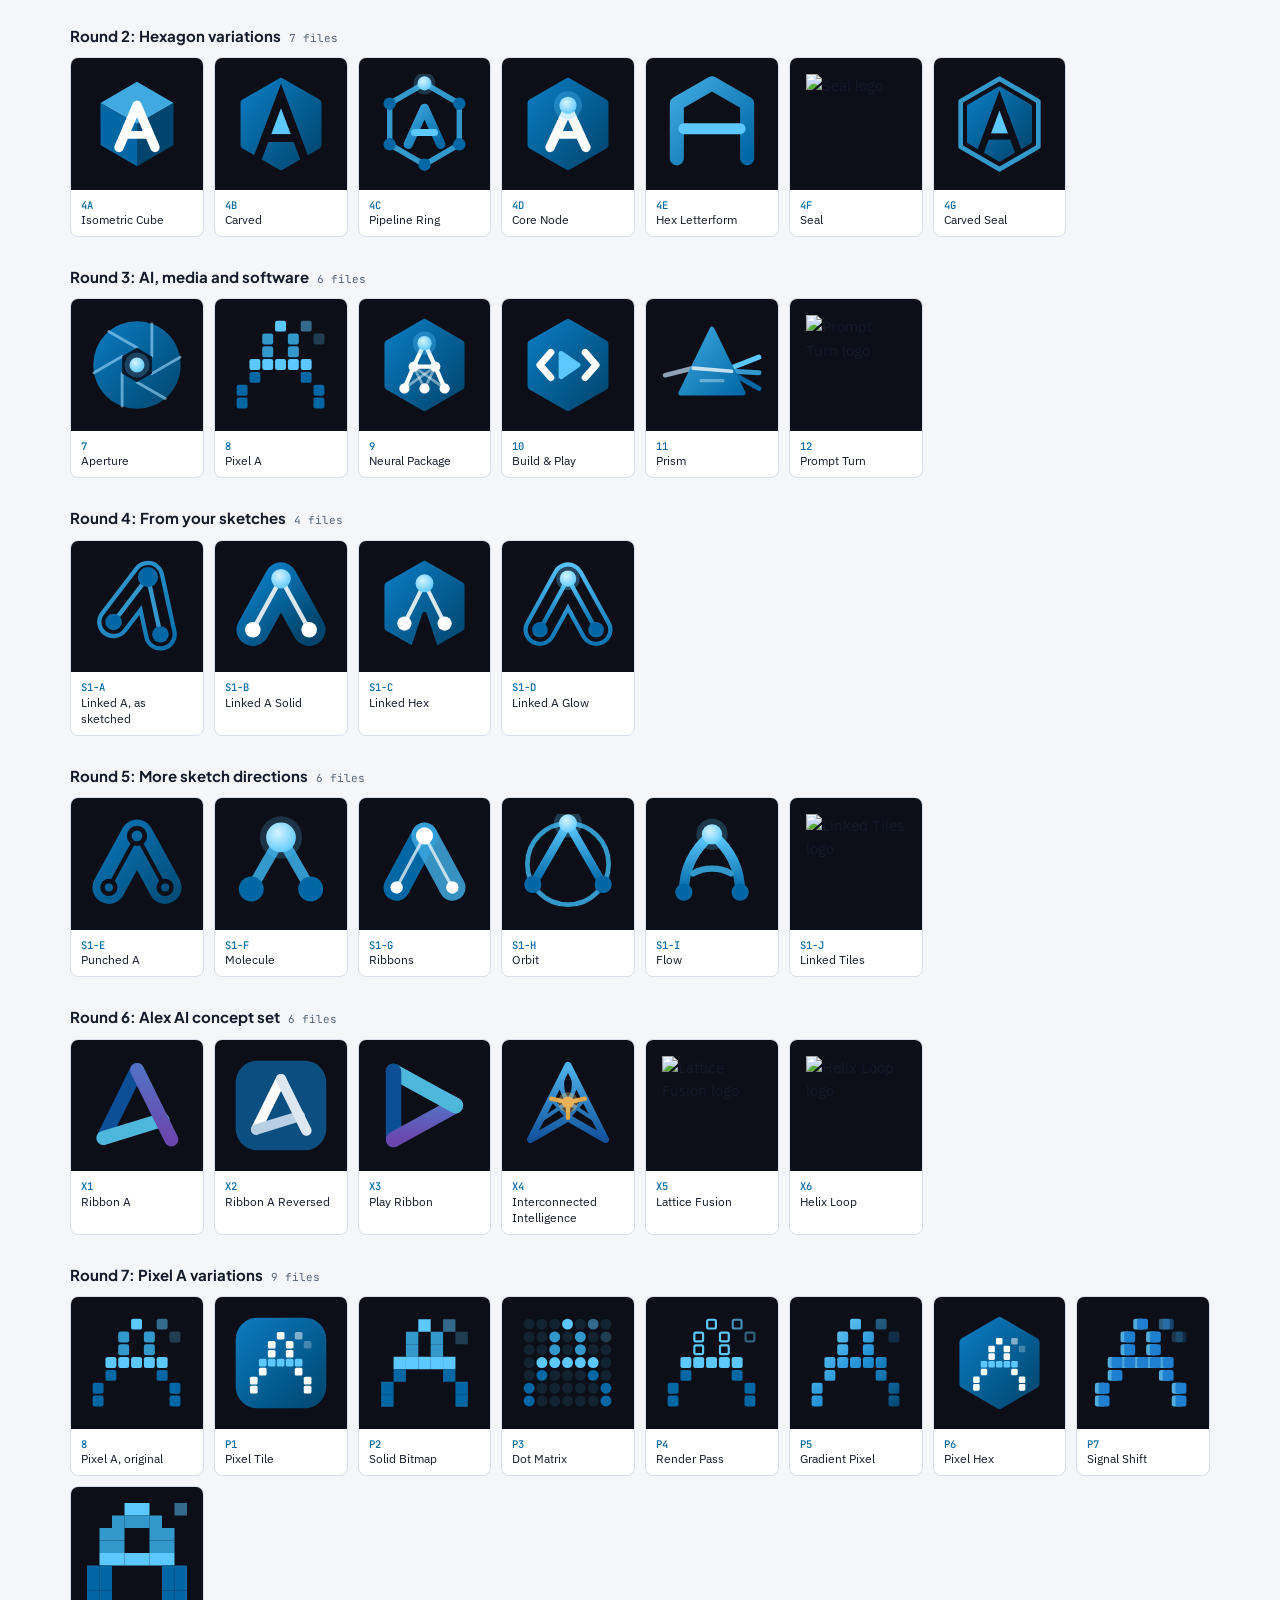
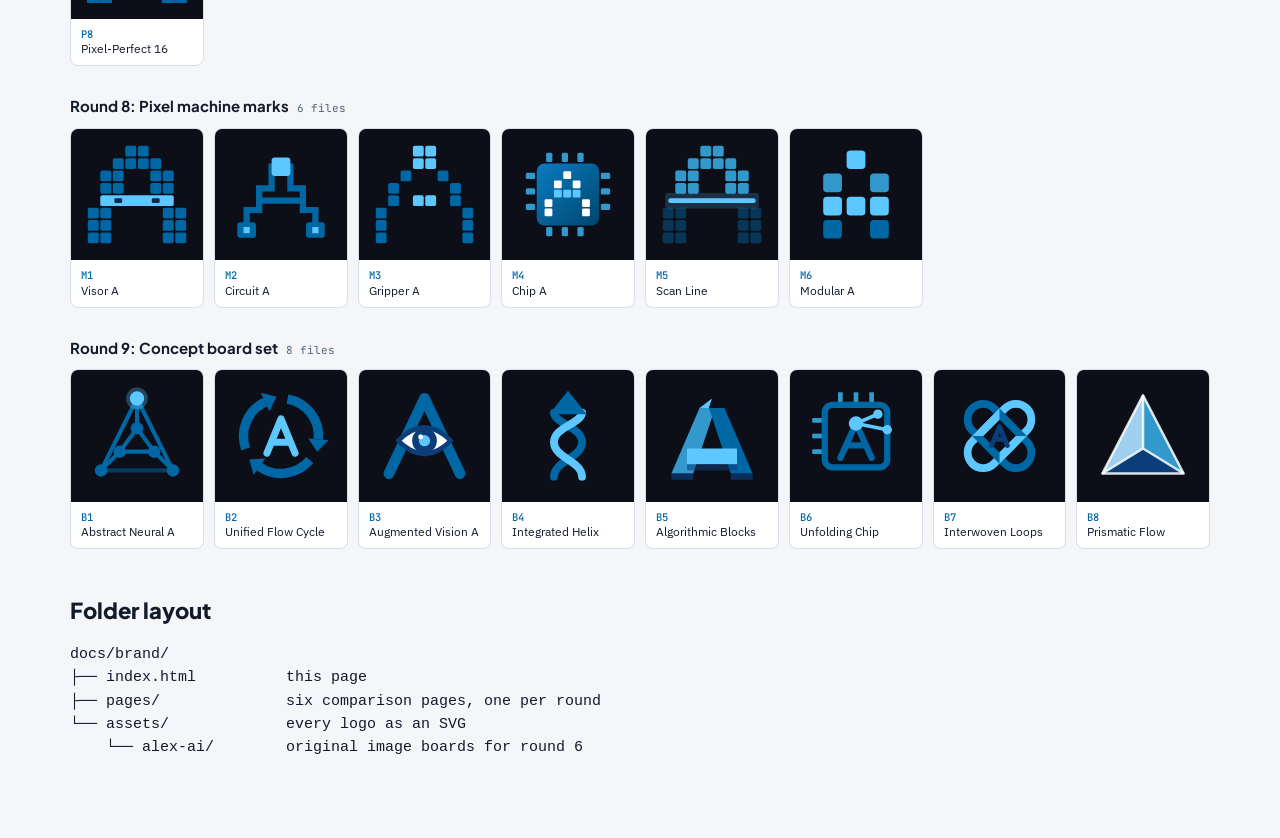
==== commit 97355d9b: "added more concepts" ====
--- a/index.html
+++ b/index.html
@@ -231,7 +231,14 @@
     files:[['S1-E','s1e-punched-a','Punched A'],['S1-F','s1f-molecule','Molecule'],['S1-G','s1g-ribbons','Ribbons'],['S1-H','s1h-orbit','Orbit'],['S1-I','s1i-flow','Flow'],['S1-J','s1j-linked-tiles','Linked Tiles']] },
   { page:'audi-logo-round6-alex-ai.html', label:'Round 6', name:'Alex AI concept set',
     about:'Nine marks redrawn from the Alex AI image boards: the Ribbon A, the Lattice A, and two paired marks.',
-    files:[['X1','x1-ribbon-a','Ribbon A'],['X2','x2-ribbon-a-reversed','Ribbon A Reversed'],['X3','x3-play-ribbon','Play Ribbon'],['X4','x4-interconnected-intelligence','Interconnected Intelligence'],['X5','x5-lattice-fusion','Lattice Fusion'],['X6','x6-helix-loop','Helix Loop']] }
+    files:[['X1','x1-ribbon-a','Ribbon A'],['X2','x2-ribbon-a-reversed','Ribbon A Reversed'],['X3','x3-play-ribbon','Play Ribbon'],['X4','x4-interconnected-intelligence','Interconnected Intelligence'],['X5','x5-lattice-fusion','Lattice Fusion'],['X6','x6-helix-loop','Helix Loop']] },
+{ page:'audi-logo-round7-pixel-a.html', label:'Round 7', name:'Pixel A variations',    about:'Eight new takes on the Pixel A your colleagues picked: tile, bitmap, dot matrix, render pass, gradient, hexagon, signal shift and a pixel-perfect favicon.',    files:[['8','8-pixel-a','Pixel A, original'],['P1','p1-pixel-tile','Pixel Tile'],['P2','p2-solid-bitmap','Solid Bitmap'],['P3','p3-dot-matrix','Dot Matrix'],['P4','p4-render-pass','Render Pass'],['P5','p5-gradient-pixel','Gradient Pixel'],['P6','p6-pixel-hex','Pixel Hex'],['P7','p7-signal-shift','Signal Shift'],['P8','p8-pixel-perfect-16','Pixel-Perfect 16']] },
+  { page:'audi-logo-round8-pixel-machine.html', label:'Round 8', name:'Pixel machine marks',
+    about:'Six simple pixel marks that hint at machines that build, see and run on their own: visor, circuit, gripper, chip, scan line and modules.',
+    files:[['M1','m1-visor-a','Visor A'],['M2','m2-circuit-a','Circuit A'],['M3','m3-gripper-a','Gripper A'],['M4','m4-chip-a','Chip A'],['M5','m5-scan-line','Scan Line'],['M6','m6-modular-a','Modular A']] },
+  { page:'audi-logo-round9-concept-board.html', label:'Round 9', name:'Concept board set',
+    about:'Eight ideas redrawn from the concept board: neural A, flow cycle, vision A, helix, blocks, chip, interwoven loops and prism.',
+    files:[['B1','b1-abstract-neural-a','Abstract Neural A'],['B2','b2-unified-flow-cycle','Unified Flow Cycle'],['B3','b3-augmented-vision-a','Augmented Vision A'],['B4','b4-integrated-helix','Integrated Helix'],['B5','b5-algorithmic-blocks','Algorithmic Blocks'],['B6','b6-unfolding-chip','Unfolding Chip'],['B7','b7-interwoven-loops','Interwoven Loops'],['B8','b8-prismatic-flow','Prismatic Flow']] },
 ];
 
 const svg = f => `assets/audi-logo-${f[1]}.svg`;
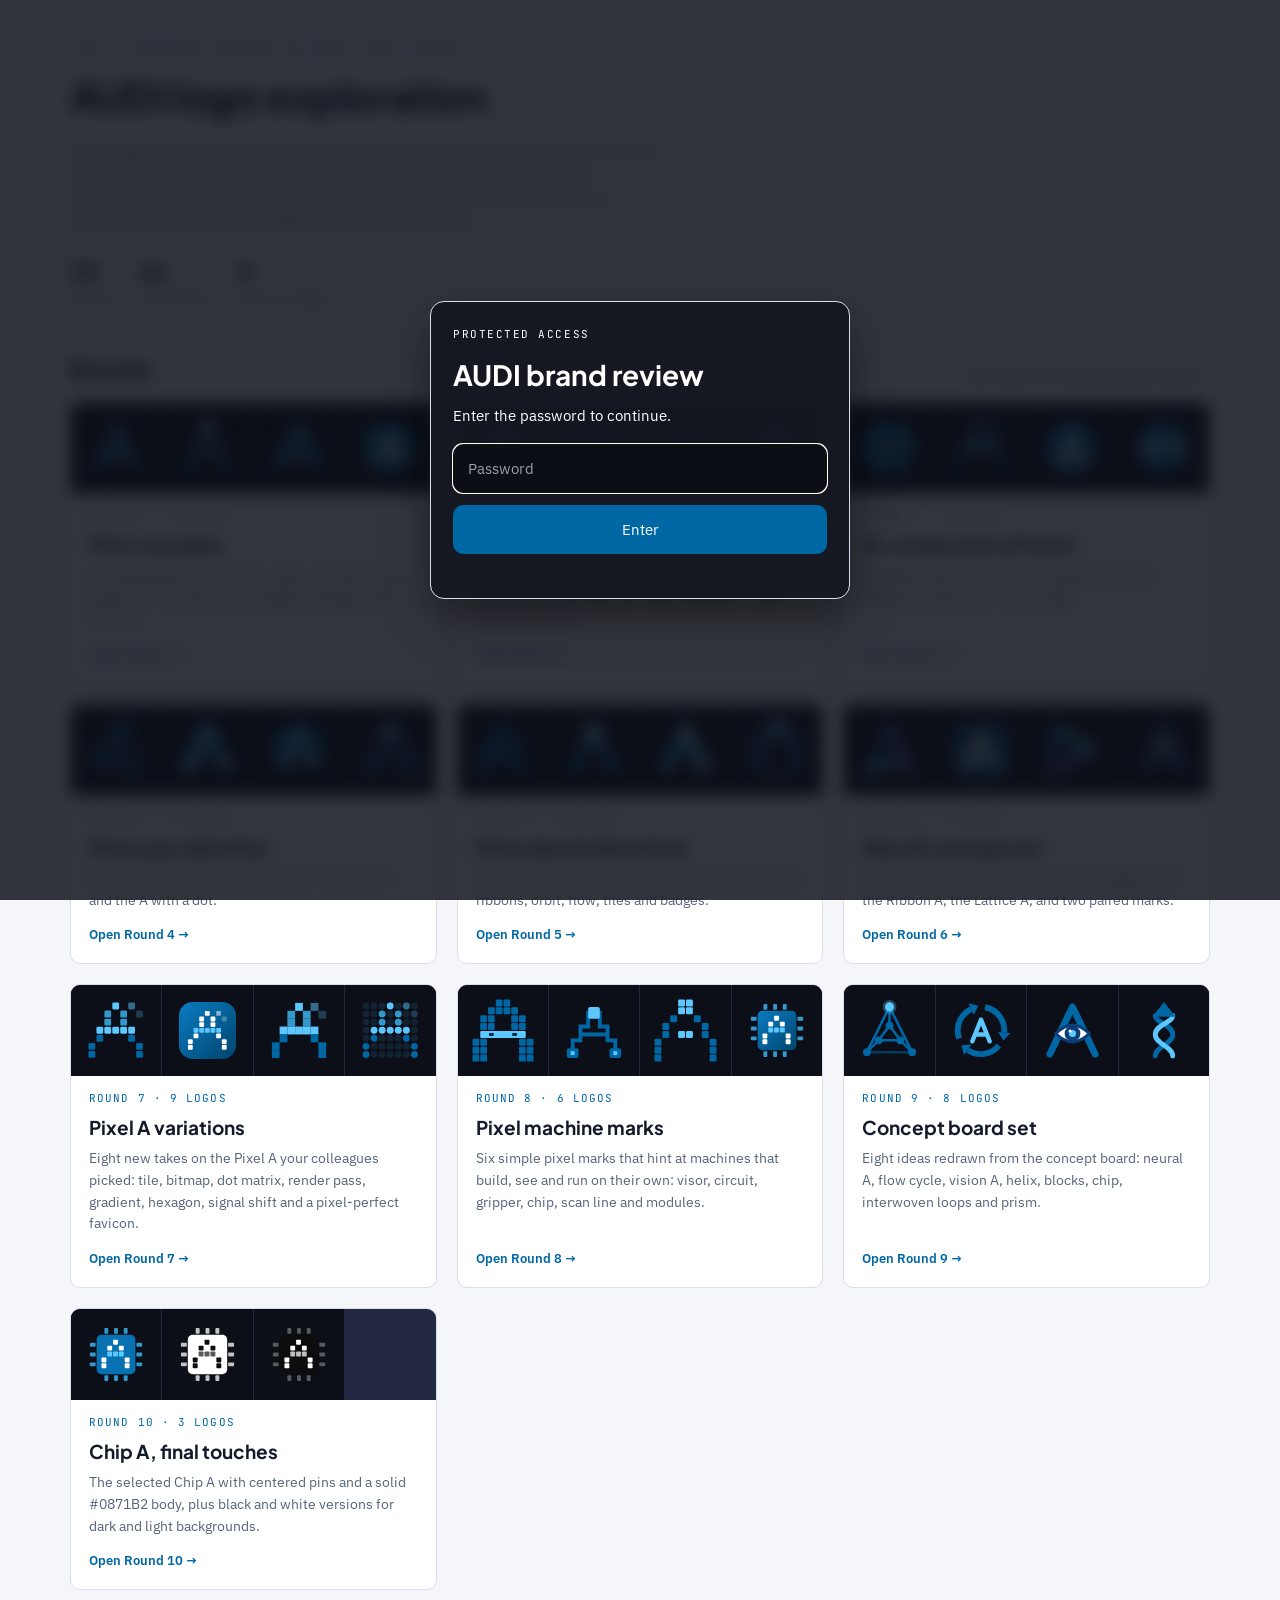
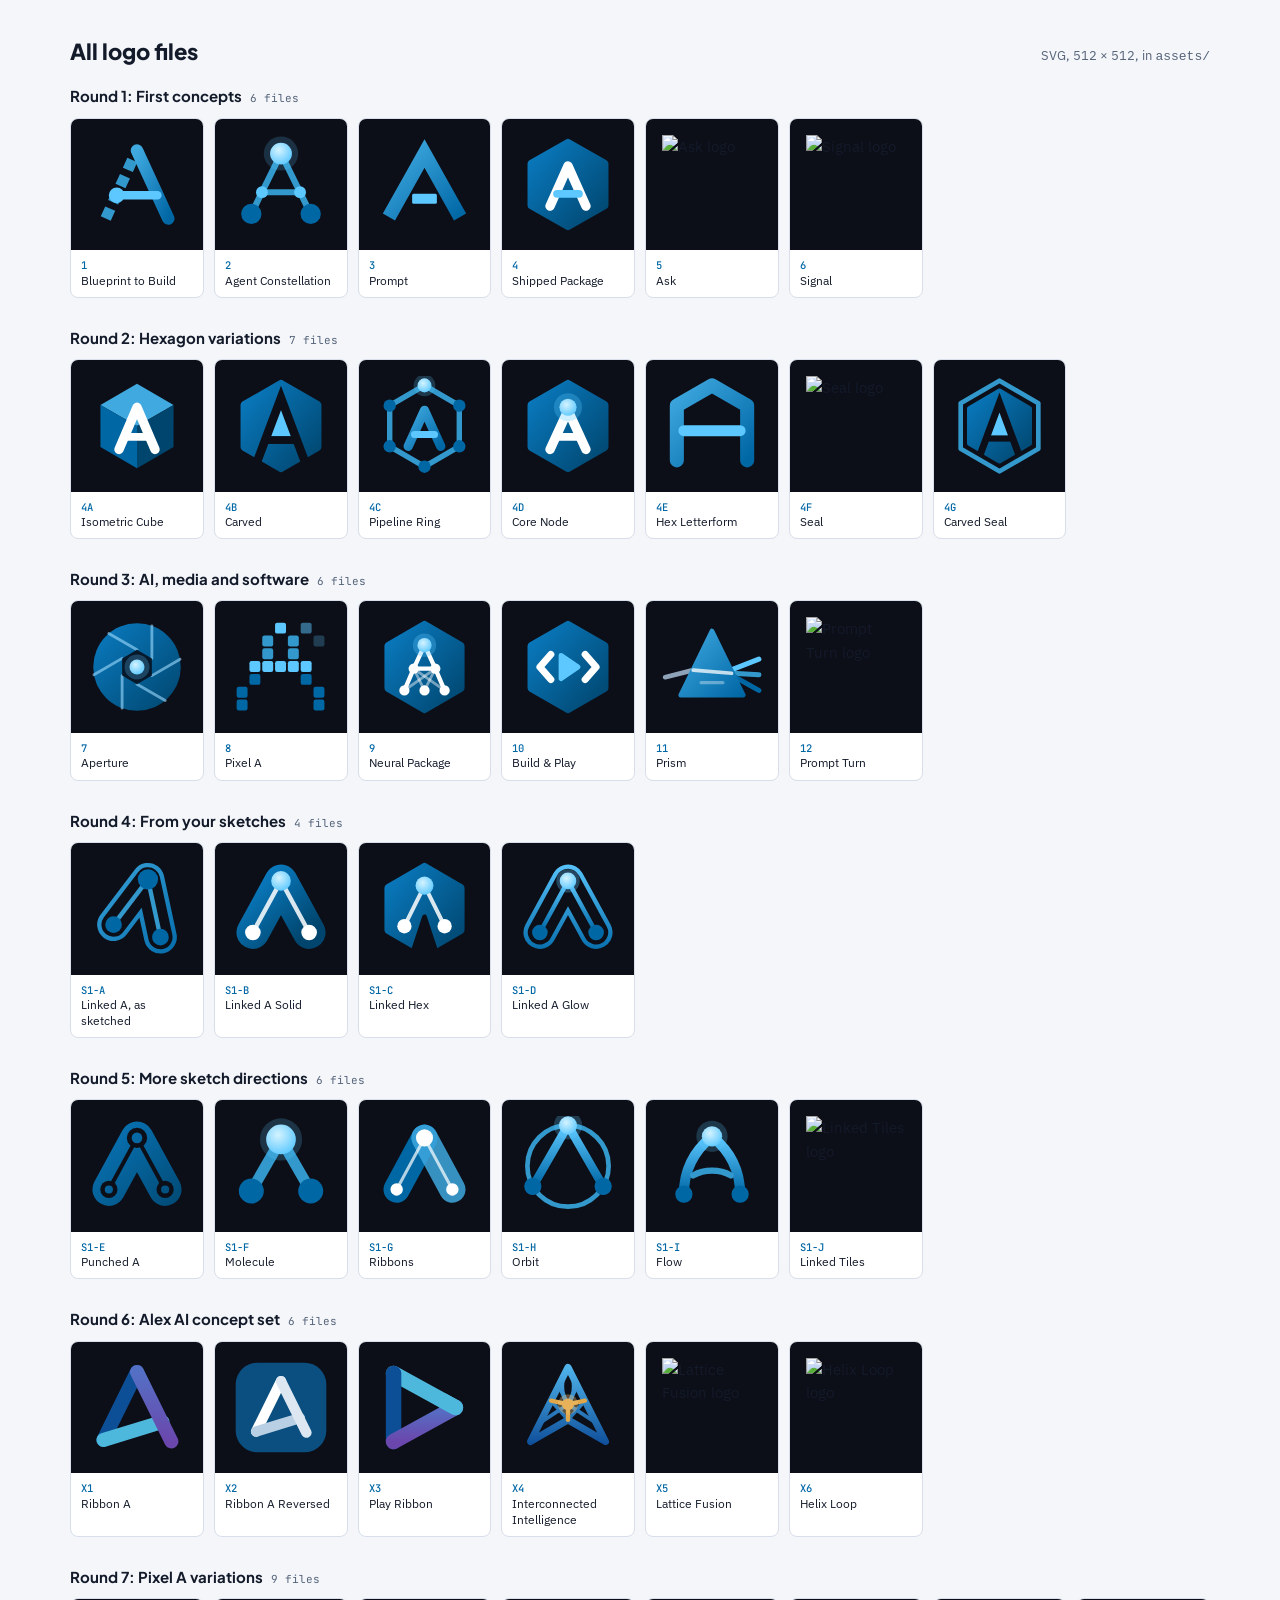
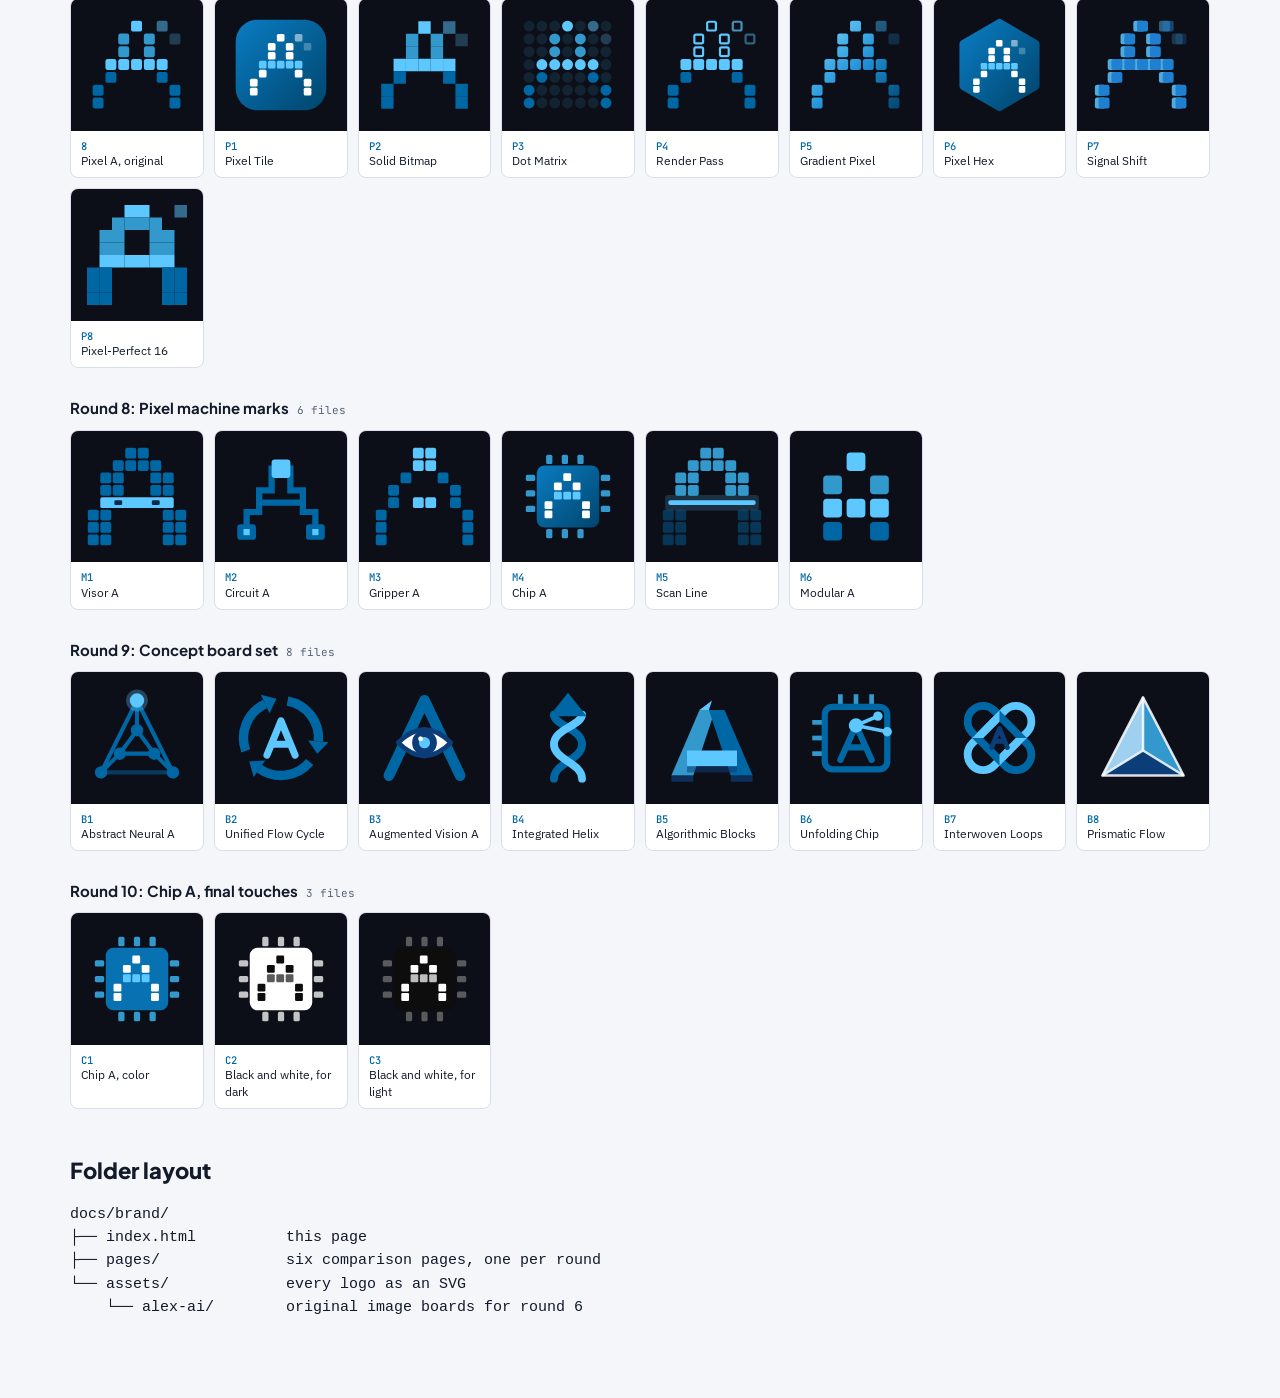
==== commit 212a165c: "Added round 10 changes" ====
--- a/index.html
+++ b/index.html
@@ -239,6 +239,9 @@
   { page:'audi-logo-round9-concept-board.html', label:'Round 9', name:'Concept board set',
     about:'Eight ideas redrawn from the concept board: neural A, flow cycle, vision A, helix, blocks, chip, interwoven loops and prism.',
     files:[['B1','b1-abstract-neural-a','Abstract Neural A'],['B2','b2-unified-flow-cycle','Unified Flow Cycle'],['B3','b3-augmented-vision-a','Augmented Vision A'],['B4','b4-integrated-helix','Integrated Helix'],['B5','b5-algorithmic-blocks','Algorithmic Blocks'],['B6','b6-unfolding-chip','Unfolding Chip'],['B7','b7-interwoven-loops','Interwoven Loops'],['B8','b8-prismatic-flow','Prismatic Flow']] },
+  { page:'audi-logo-round10-chip-a-final.html', label:'Round 10', name:'Chip A, final touches',
+    about:'The selected Chip A with centered pins and a solid #0871B2 body, plus black and white versions for dark and light backgrounds.',
+    files:[['C1','c1-chip-a','Chip A, color'],['C2','c2-chip-a-mono-for-dark','Black and white, for dark'],['C3','c3-chip-a-mono-for-light','Black and white, for light']] },
 ];
 
 const svg = f => `assets/audi-logo-${f[1]}.svg`;
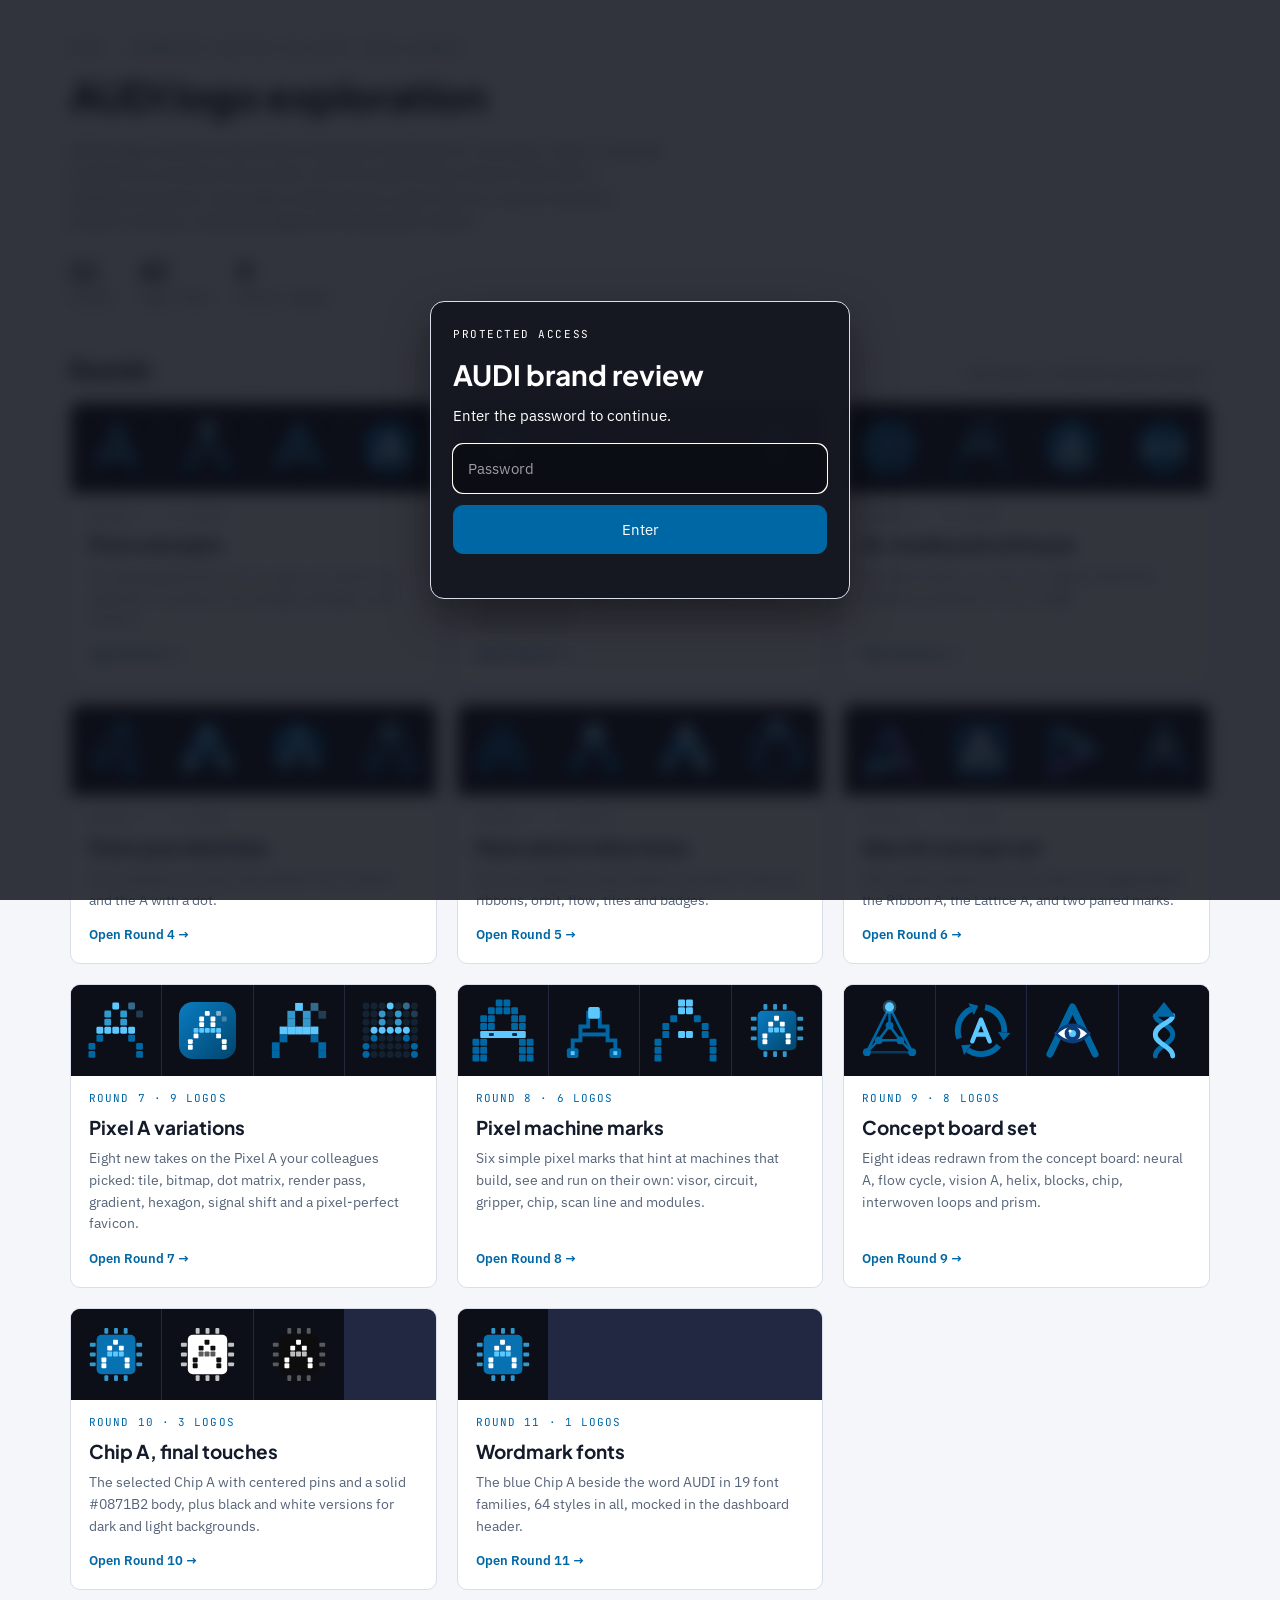
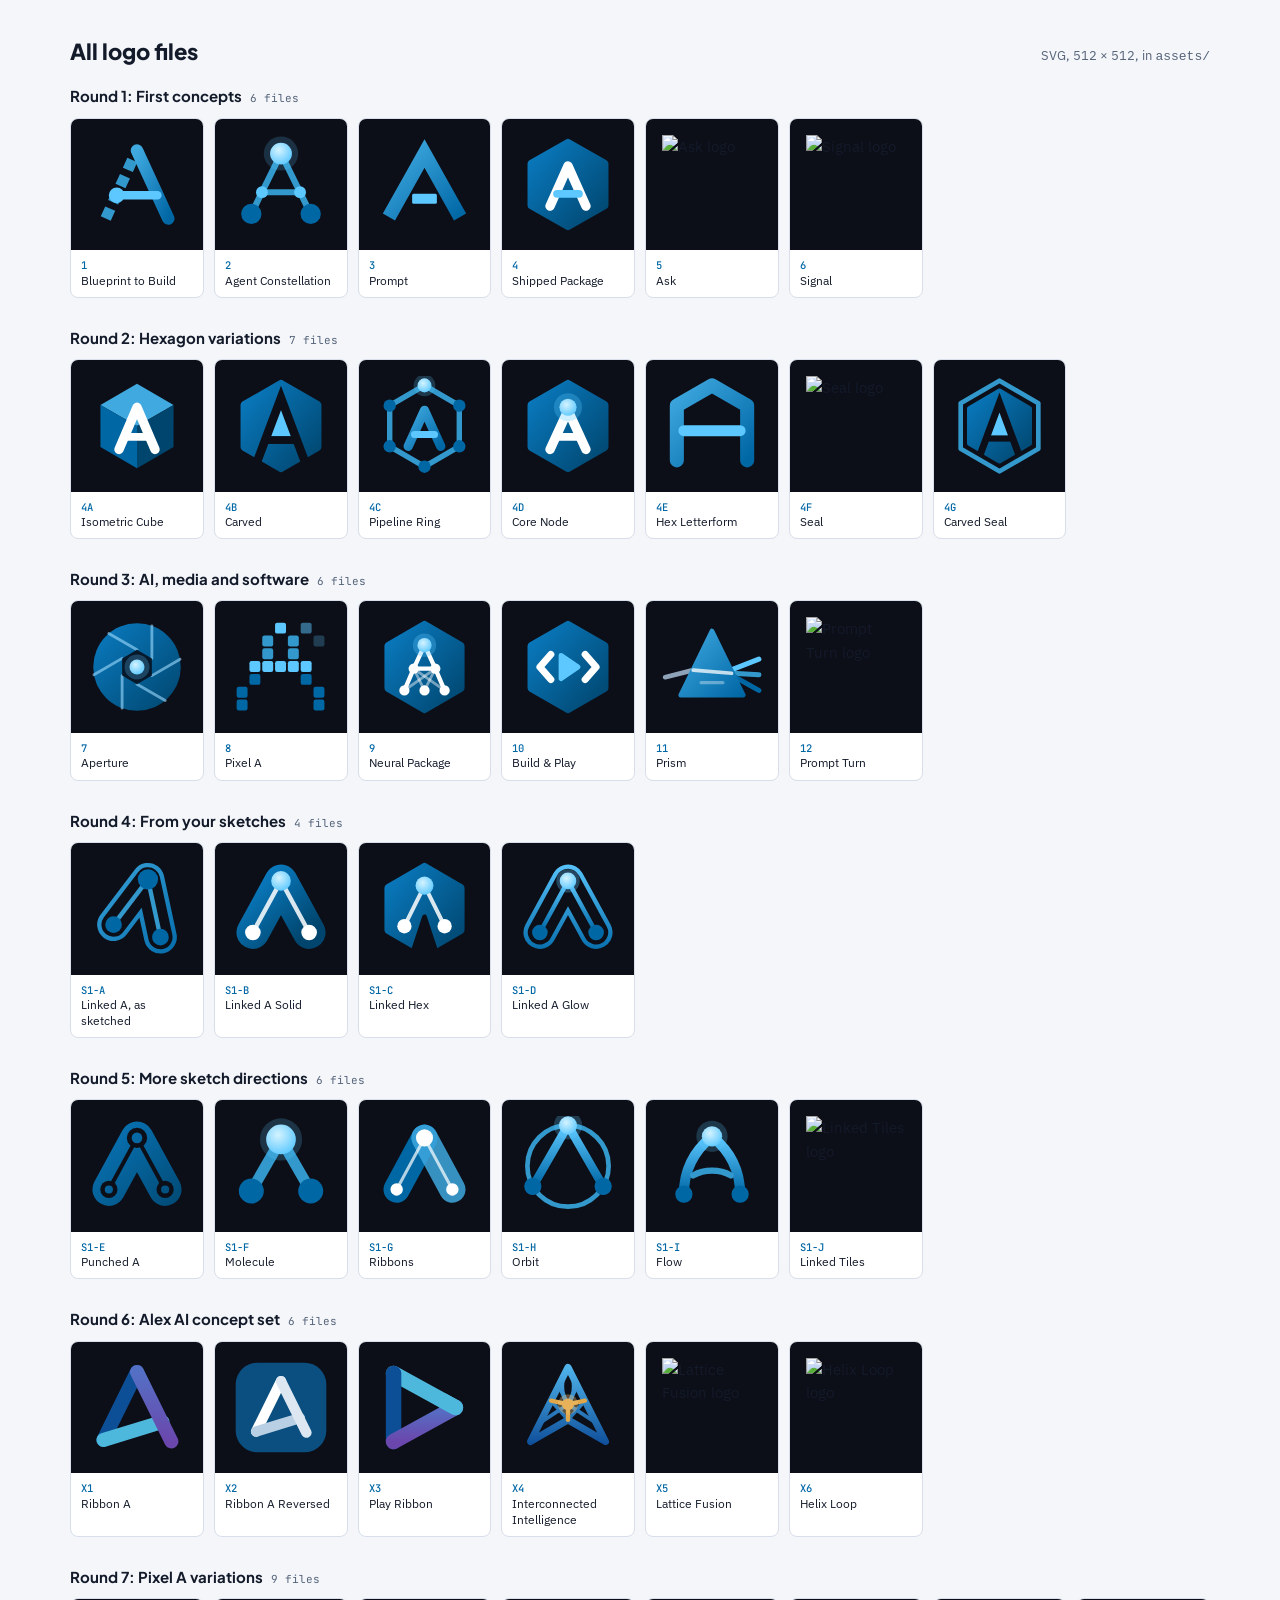
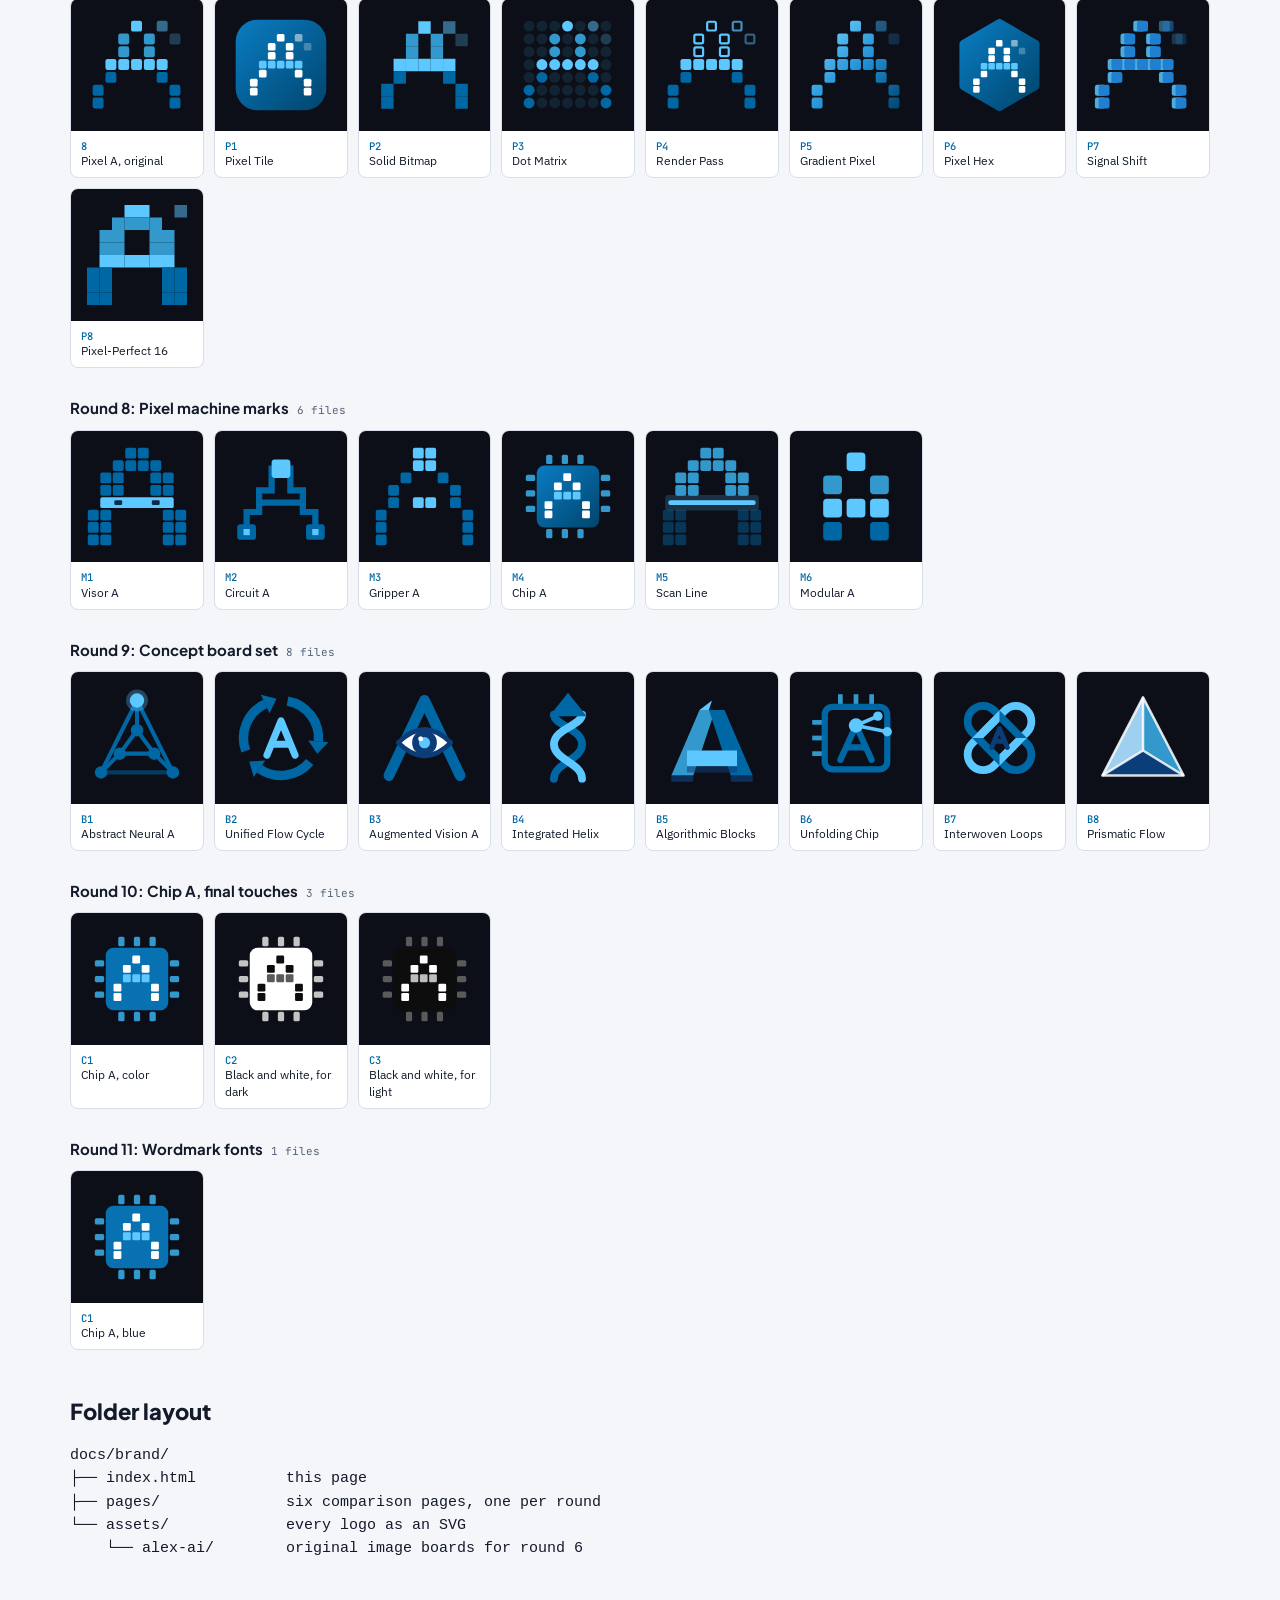
==== commit 5b6267cf: "added round 11 and 12" ====
--- a/index.html
+++ b/index.html
@@ -242,6 +242,9 @@
   { page:'audi-logo-round10-chip-a-final.html', label:'Round 10', name:'Chip A, final touches',
     about:'The selected Chip A with centered pins and a solid #0871B2 body, plus black and white versions for dark and light backgrounds.',
     files:[['C1','c1-chip-a','Chip A, color'],['C2','c2-chip-a-mono-for-dark','Black and white, for dark'],['C3','c3-chip-a-mono-for-light','Black and white, for light']] },
+  { page:'audi-logo-round11-wordmark-fonts.html', label:'Round 11', name:'Wordmark fonts',
+    about:'The blue Chip A beside the word AUDI in 19 font families, 64 styles in all, mocked in the dashboard header.',
+    files:[['C1','c1-chip-a','Chip A, blue']] },
 ];
 
 const svg = f => `assets/audi-logo-${f[1]}.svg`;
